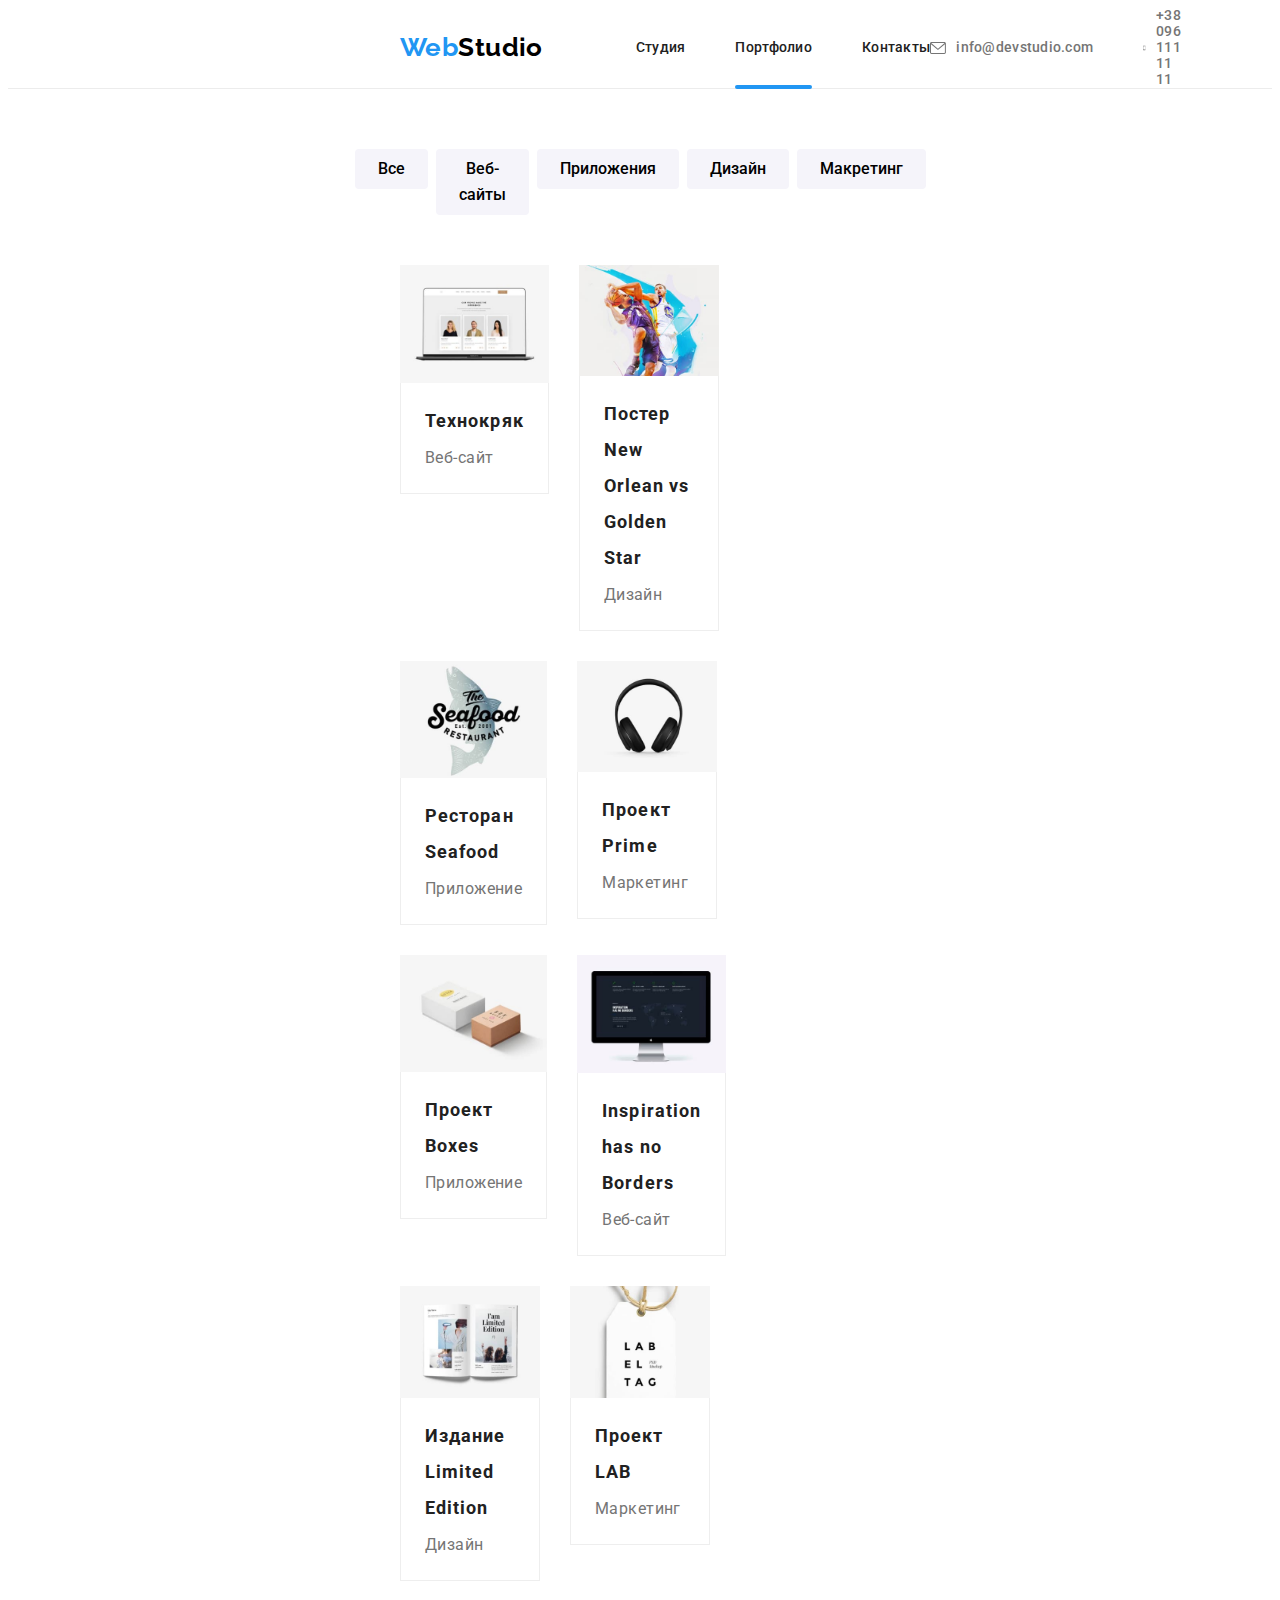
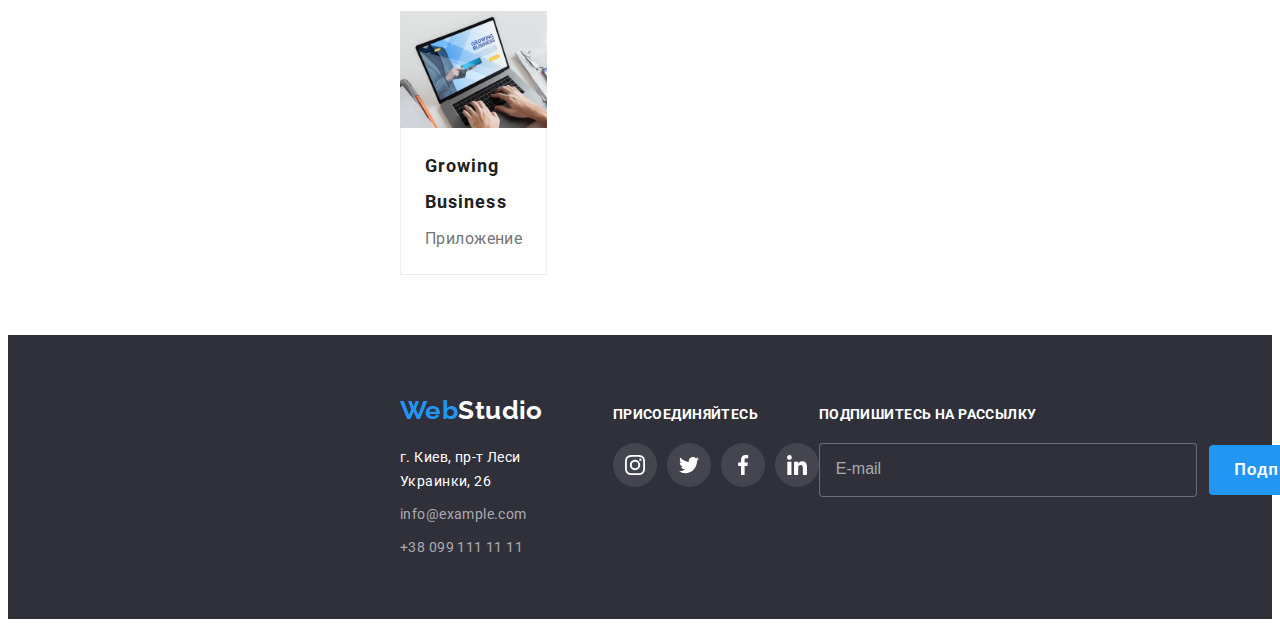
==== portfolio.html @ e6d3505c "homework" ====
<!DOCTYPE html>
<html lang="ru">
<head>
    <meta charset="UTF-8">
    <meta http-equiv="X-UA-Compatible" content="IE=edge">
    <meta name="viewport" content="width=device-width, initial-scale=1.0">
    <title>Portfolio</title>
    <link rel="preconnect" href="https://fonts.googleapis.com">
    <link rel="preconnect" href="https://fonts.gstatic.com" crossorigin>
    <link href="https://fonts.googleapis.com/css2?family=Raleway:wght@700&family=Roboto:wght@400;500;700;900&display=swap"
        rel="stylesheet">
    <link rel="stylesheet" href="https://cdnjs.cloudflare.com/ajax/libs/modern-normalize/1.1.0/modern-normalize.min.css"
        integrity="sha512-wpPYUAdjBVSE4KJnH1VR1HeZfpl1ub8YT/NKx4PuQ5NmX2tKuGu6U/JRp5y+Y8XG2tV+wKQpNHVUX03MfMFn9Q=="
        crossorigin="anonymous" referrerpolicy="no-referrer"
    />
    <link rel="stylesheet" href="./css/styles.css">
    <link rel="stylesheet" href="./css/main.min.css">

</head>
<body>
    <header class="header">
        <div class="container header__page">
            
                <a class="logo header__logo link" href=""><span class="logo__accent">Web</span>Studio</a>
                <nav class="nav">
                <ul class="nav__list list">
                    <li class="nav__item">
                        <a class="nav__link link" href="./index.html" >Студия</a>
                    </li>
                    <li class="nav__item">
                        <a class="nav__link link current" href="./portfolio.html" >Портфолио</a>
                    </li>
                    <li class="nav__item">
                        <a class="nav__link link" href="./index.html" >Контакты</a>
                    </li>
                </ul>
            </nav>
        
            <ul class="contacts list">
                <li class="contacts__item">
                    <a class="contacts__link link" href="mailto:info@devstudio.com">
                        <svg class="contacts__icon" width="16" height="12">
                            <use href="./images/symbol-defs.svg#icon-mail">
                            </use>
                        </svg>info@devstudio.com</a>
                </li>
                <li class="contacts__item">
                    <a class="contacts__link link" href="tel:+380961111111">
                        <svg class="contacts__icon" width="10" height="16">
                            <use href="./images/symbol-defs.svg#icon-smartphone">
                            </use>
                        </svg>+38 096 111 11 11</a>
                </li>
            </ul>
        </div>
    </header>

    <main>
        <section class="gallery section">
            <div class="container">
                <h1 class="gallery__title visually-hidden">Gallery</h1>
                <ul class="filter__list list">
                    <li class="filter__item">
                        <button class="filter__button" type="button">Все</button>
                    </li>
                    <li class="filter__item">
                        <button class="filter__button" type="button">Веб-сайты</button>
                    </li>
                    <li class="filter__item">
                        <button class="filter__button" type="button">Приложения</button>
                    </li>
                    <li class="filter__item">
                        <button class="filter__button" type="button">Дизайн</button>
                    </li>
                    <li class="filter__item">
                        <button class="filter__button" type="button">Макретинг</button>
                    </li>
                </ul>
            
                <ul class="examples__list list">
                    <li class="examples__item">
                        <a href="" class="examples__link link">
                            <div class="examples__thumb">
                            <img src="./images/laptop.jpg" alt="Ноутбук" width="370">
                            <p class="examples__thumb-text">Ресурс предлагает комплексные предложения с разным уровнем функционала и сервисов. Все это позволит посетителю получить исчерпывающие сведения о компании или частном лице.</p>
                            </div>
                            <div class="examples__content">
                                <h2 class="examples__title">Технокряк</h2>
                                <p class="examples__subtitle">Веб-сайт</p>
                            </div>
                        </a>
                    </li>
                    <li class="examples__item">
                        <a href="" class="examples__link link">
                            <div class="examples__thumb">
                            <img src="./images/basketball.jpg" alt="Игра в баскетбол" width="370">
                            <p class="examples__thumb-text">Ресурс предлагает комплексные предложения с разным уровнем функционала и сервисов. Все это позволит посетителю получить исчерпывающие сведения о компании или частном лице.</p>
                            </div>
                            <div class="examples__content">
                                <h2 class="examples__title">Постер New Orlean vs Golden Star</h2>
                                <p class="examples__subtitle">Дизайн</p>
                            </div>
                        </a>
                    </li>
                    <li class="examples__item">
                        <a href="" class="examples__link link">
                            <div class="examples__thumb">
                            <img src="./images/seafood.jpg" alt="Логотип ресторана" width="370">
                            <p class="examples__thumb-text">Ресурс предлагает комплексные предложения с разным уровнем функционала и сервисов. Все это позволит посетителю получить исчерпывающие сведения о компании или частном лице.</p>
                            </div>
                            <div class="examples__content">
                                <h2 class="examples__title">Ресторан Seafood</h2>
                                <p class="examples__subtitle">Приложение</p>
                            </div>
                        </a>
                    </li>
                    <li class="examples__item">
                        <a href="" class="examples__link link">
                            <div class="examples__thumb">        <img src="./images/headphone.jpg" alt="Наушники" width="370">
                            <p class="examples__thumb-text">Ресурс предлагает комплексные предложения с разным уровнем функционала и сервисов. Все это позволит посетителю получить исчерпывающие сведения о компании или частном лице.</p>
                            </div>
                            <div class="examples__content">
                                <h2 class="examples__title">Проект Prime</h2>
                                <p class="examples__subtitle">Маркетинг</p>
                            </div>
                        </a>
                    </li>
                    <li class="examples__item">
                        <a href="" class="examples__link link">
                            <div class="examples__thumb">
                            <img src="./images/box.jpg" alt="Коробки" width="370">
                            <p class="examples__thumb-text">Ресурс предлагает комплексные предложения с разным уровнем функционала и сервисов. Все это позволит посетителю получить исчерпывающие сведения о компании или частном лице.</p>
                            </div>
                            <div class="examples__content">
                                <h2 class="examples__title">Проект Boxes</h2>
                                <p class="examples__subtitle">Приложение</p>
                            </div>
                        </a>
                    </li>
                    <li class="examples__item">
                        <a href="" class="examples__link link">
                            <div class="examples__thumb">
                            <img src="./images/monitor.jpg" alt="Монитор" width="370">
                            <p class="examples__thumb-text">Ресурс предлагает комплексные предложения с разным уровнем функционала и сервисов. Все это позволит посетителю получить исчерпывающие сведения о компании или частном лице.</p>
                            </div>
                            <div class="examples__content">
                                <h2 class="examples__title">Inspiration has no Borders</h2>
                                <p class="examples__subtitle">Веб-сайт</p>
                            </div>
                        </a>
                    </li>
                    <li class="examples__item">
                        <a href="" class="examples__link link">
                            <div class="examples__thumb">
                            <img src="./images/book.jpg" alt="Книга" width="370">
                            <p class="examples__thumb-text">Ресурс предлагает комплексные предложения с разным уровнем функционала и сервисов. Все это позволит посетителю получить исчерпывающие сведения о компании или частном лице.</p>
                            </div>
                            <div class="examples__content">
                                <h2 class="examples__title">Издание Limited Edition</h2>
                                <p class="examples__subtitle">Дизайн</p>
                            </div>
                        </a>
                    </li>
                    <li class="examples__item">
                        <a href="" class="examples__link link">
                            <div class="examples__thumb">
                            <img src="./images/label.jpg" alt="Бирка" width="370">
                            <p class="examples__thumb-text">Ресурс предлагает комплексные предложения с разным уровнем функционала и сервисов. Все это позволит посетителю получить исчерпывающие сведения о компании или частном лице.</p>
                            </div>
                            <div class="examples__content">
                                <h2 class="examples__title">Проект LAB</h2>
                                <p class="examples__subtitle">Маркетинг</p>
                            </div>
                        </a>
                    </li>
                    <li class="examples__item">
                        <a href="" class="examples__link link">
                            <div class="examples__thumb">
                            <img src="./images/app.jpg" alt="Приложение" width="370">
                            <p class="examples__thumb-text">Ресурс предлагает комплексные предложения с разным уровнем функционала и сервисов. Все это позволит посетителю получить исчерпывающие сведения о компании или частном лице.</p>
                            </div>
                            <div class="examples__content">
                                <h2 class="examples__title">Growing Business</h2>
                                <p class="examples__subtitle">Приложение</p>
                            </div>
                        </a>
                    </li>
                </ul>
            </div>
        </section>

    </main>

    <footer class="footer">
        <div class="footer__section container">
            <div class="footer__container">
                <a class="logo footer__logo link" href=""><span class="logo__accent">Web</span>Studio</a>
                <address class="footer__adress">
                    <ul class="footer__list list">
                        <li class="footer__item">
                            <a class="footer__geo link" href="https://goo.gl/maps/PQfRKby8spTvdr187" target="_blank" 
                            rel="noopener nofolow noreferrer">г. Киев, пр-т Леси Украинки, 26</a>
                        </li>
                        <li class="footer__item">
                            <a class="footer__link link" href="mailto:info@example.com">info@example.com</a>
                        </li>
                        <li class="footer__item">
                            <a class="footer__link link" href="tel:+380991111111">+38 099 111 11 11</a>
                        </li>
                    </ul>
                </address>
            </div>

            <div class=" footer__soc">
                <p class="footer__soc-text">
                    присоединяйтесь</p>
                <ul class="footer__soc-list list">
                    <li class="footer__soc-item">
                        <a class="footer__soc-link" href="">
                            <svg class="footer__soc-icon" width="20" height="20">
                                <use href="./images/symbol-defs.svg#icon-instagram">
                                </use>
                            </svg>
                        </a>
                    </li>
                    <li class="footer__soc-item">
                        <a class="footer__soc-link" href="">
                            <svg class="footer__soc-icon" width="20" height="20">
                                <use href="./images/symbol-defs.svg#icon-twitter">
                                </use>
                            </svg>
                        </a>
                    </li>
                    <li class="footer__soc-item">
                        <a class="footer__soc-link" href="">
                            <svg class="footer__soc-icon" width="20" height="20">
                                <use href="./images/symbol-defs.svg#icon-facebook">
                                </use>
                            </svg>
                        </a>
                    </li>
                    <li class="footer__soc-item">
                        <a class="footer__soc-link" href="">
                            <svg class="footer__soc-icon" width="20" height="20">
                                <use href="./images/symbol-defs.svg#icon-linkedin">
                                </use>
                            </svg>
                        </a>
                    </li>
                </ul>
            </div>

            <form class="form__subscribe">
                <p class="form__subscribe-text">
                Подпишитесь на рассылку</p>
                <div class="form__subscribe-field">
                    <label class="form__subscribe-label">
                        <input 
                        type="email"
                        class="form__subscribe-input" 
                        name="email" 
                        placeholder="E-mail"/>
                    </label>
                    
                    <button type="submit" class="subscribe__button">
                        Подписаться
                        <svg class="subscribe__button-icon" width="24" height="24">
                            <use href="./images/symbol-defs.svg#icon-send"></use>
                        </svg>   
                    </button>
                </div>
            </form>
        </div>
    </footer>
    
</body>
</html>
---- css/main.min.css ----
:root{--main-text-color: #757575;--second-text-color: #212121;--accent-color: #2196F3;--white-text-color: #FFFFFF;--black-text-color: #000000;--main-background-color: #FFFFFF;--second-background-color: #2F303A;--third-background-color: #2196F3;--footer-color: rgba(255, 255, 255, 0.6);--typical-mrg: 30px;--main-cubic: cubic-bezier(0.4, 0, 0.2, 1);--main-duration: 250ms}p,h1,h2,h3,h4,h5,h6{margin:0}ul,ol{margin:0;padding-left:0}body{font-family:"Roboto","Raleway",sans-serif;font-size:14px;letter-spacing:.03em;color:var(--second-text-color)}.list{list-style:none}.link{text-decoration:none}img{display:block;max-width:100%;height:auto}.section{padding-top:94px;padding-bottom:94px}@media screen and (min-width: 480px){.section{padding-top:60px;padding-bottom:60px}}.current{color:var(--accent-color)}.current::after{content:"";position:absolute;width:100%;height:4px;background-color:var(--third-background-color);border-radius:2px;left:0;bottom:-1px}.container{width:100%;margin:0 auto;padding-left:15px;padding-right:15px}@media screen and (min-width: 480px){.container{width:480px}}button{cursor:pointer;display:block;margin:0 auto;border-radius:4px;text-align:center}.logo{font-family:"Raleway",sans-serif;font-style:normal;font-weight:700;font-size:26px;line-height:1.19}.visually-hidden{position:absolute;width:1px;height:1px;margin:-1px;border:0;padding:0;white-space:nowrap;clip-path:inset(100%);clip:rect(0 0 0 0);overflow:hidden}.is-hidden{visibility:hidden;opacity:0;pointer-events:none}.backdrop{position:fixed;top:0;width:100%;height:100%;background-color:rgba(0,0,0,.2);transition-property:opacity,visibility;transition-duration:var(--main-duration);transition-timing-function:var(--main-cubic)}.modal{position:absolute;top:50%;left:50%;padding:40px;transform:translate(-50%, -50%) scale(1);width:528px;min-height:581px;background-color:var(--main-background-color);border-radius:4px;box-shadow:0px 1px 3px rgba(0,0,0,.12),0px 1px 1px rgba(0,0,0,.14),0px 2px 1px rgba(0,0,0,.2);transition-property:transform;transition-duration:var(--main-duration);transition-timing-function:var(--main-cubic)}.backdrop.is-hidden .modal{transform:translate(-50%, -50%) scale(0)}.modal__button{position:absolute;top:8px;right:8px;width:30px;height:30px;display:flex;align-items:center;justify-content:center;background-color:var(--main-background-color);border:1px solid rgba(0,0,0,.1);border-radius:50%;box-shadow:0px 4px 4px rgba(0,0,0,.25);transition-property:transform;transition-duration:var(--main-duration);transition-timing-function:var(--main-cubic)}.modal__button:hover,.modal__button:focus{fill:var(--accent-color)}.modal__form-text{margin-bottom:12px;font-weight:700;font-size:20px;line-height:1.15;text-align:center;letter-spacing:.03em;color:var(--second-text-color)}.modal__field{margin-bottom:10px}.modal__label{font-size:12px;line-height:1.16;letter-spacing:.01em;color:var(--main-text-color)}.input__wrap{position:relative;margin-top:4px}.modal__input{width:100%;height:40px;padding-left:42px;border:1px solid rgba(33,33,33,.2);border-radius:4px;outline:rgba(0,0,0,0);transition-property:border-color;transition-duration:var(--main-duration);transition-timing-function:var(--main-cubic)}.modal__input:hover,.modal__input:focus{border-color:var(--third-background-color)}.icon__user{position:absolute;top:50%;left:12px;transform:translateY(-50%);color:var(--second-text-color)}.modal__input:hover+.icon__user,.modal__input:focus+.icon__user{fill:var(--accent-color)}.user__comment{width:100%;height:120px;margin-top:4px;padding-top:12px;padding-left:16px;resize:none;font-size:12px;line-height:1.16;letter-spacing:.01em;border:1px solid rgba(33,33,33,.2);border-radius:4px;outline:rgba(0,0,0,0);transition-property:border-color;transition-duration:var(--main-duration);transition-timing-function:var(--main-cubic)}.user__comment:hover,.user__comment:focus{border-color:var(--third-background-color)}.user__comment::placeholder{color:rgba(117,117,117,.5)}.form__check{position:relative;margin-bottom:var(--typical-mrg)}.checkbox__label{display:flex;justify-content:center;align-items:center;margin-left:8px;font-size:14px;line-height:1.71;color:var(--main-text-color)}.checkbox__input{transition-property:border-color;transition-duration:var(--main-duration);transition-timing-function:var(--main-cubic)}.checkbox__icon{position:absolute;top:4px;left:5px;width:16px;height:15px}.checkbox__input:checked+.checkbox__icon{fill:#fff;background-color:var(--third-background-color);border:none;border-radius:3px}.icon__check{position:absolute;width:16px;height:15px;border:2px solid var(--second-text-color);border-radius:3px;fill:rgba(0,0,0,0)}.checkbox__input:hover+.checkbox__icon .icon__check,.checkbox__input:focus+.checkbox__icon .icon__check{border-color:var(--third-background-color)}.checkbox__input:checked+.checkbox__icon .icon__check{border:none}.chekbox__link{margin-left:4px;color:var(--accent-color)}.form-modal__button{width:200px;height:50px;padding:10px 55px 10px 56px;font-weight:700;font-size:16px;line-height:1.88;letter-spacing:.06em;border-radius:4px;border:1px solid rgba(0,0,0,0);display:flex;align-items:center;text-align:center;color:var(--white-text-color);background-color:var(--third-background-color);transition-property:box-shadow;transition-duration:var(--main-duration);transition-timing-function:var(--main-cubic)}.form-modal__button:hover,.form-modal__button:focus{box-shadow:0px 4px 4px rgba(0,0,0,.15)}.header{border-bottom:1px solid #ececec}.header__page{display:flex;align-items:center}.header__logo{padding-top:24px;padding-bottom:25px;margin-right:93px;color:var(--black-text-color)}.logo__accent{color:var(--accent-color)}.nav__list{display:flex;align-items:center}.nav__item:not(:last-child){margin-right:50px}.nav__link{display:block;padding-top:32px;padding-bottom:32px;position:relative;font-weight:500;line-height:1.14;letter-spacing:.02em;color:var(--second-text-color);transition-property:background-color;transition-duration:var(--main-duration);transition-timing-function:var(--main-cubic)}.nav__link:hover,.nav__link:focus{color:var(--accent-color)}.contacts{display:flex;justify-content:center;align-items:center;margin-left:auto}.contacts__icon{margin-right:10px;fill:currentColor}.contacts__link{display:flex;align-items:center;font-weight:500;line-height:1.14;letter-spacing:.02em;color:var(--main-text-color);transition-property:background-color;transition-duration:var(--main-duration);transition-timing-function:var(--main-cubic)}.contacts__link:hover,.contacts__link:focus{color:var(--accent-color)}.contacts__item:not(:last-child){margin-right:50px}.hero{text-align:center;max-width:1600px;margin:0 auto;background-color:#c4c4c4;background-image:linear-gradient(rgba(47, 48, 58, 0.4), rgba(47, 48, 58, 0.4)),url(../images/hero-bg.jpg);background-repeat:no-repeat;background-position:center;background-size:cover}@media screen and (min-width: 480px){.hero{width:480px;height:400px;padding-top:118px;padding-bottom:118px}}@media screen and (min-width: 480px){.hero__title{width:360px;margin:0 auto;font-weight:900;font-size:26px;line-height:1.62;letter-spacing:.06em;text-transform:uppercase;color:var(--white-text-color);margin-bottom:var(--typical-mrg)}}.hero__button{display:inline-block;border:1px solid rgba(0,0,0,0);border-radius:4px;padding:10px 32px;min-width:136px;font-weight:700;font-size:16px;line-height:1.88;letter-spacing:.06em;text-align:center;color:var(--white-text-color);background-color:var(--third-background-color)}@media screen and (min-width: 480px){.benefits__list{display:flex;flex-wrap:wrap;margin-right:-30px;margin-bottom:-30px}}.benefits__item{margin-right:30px}.benefits__icon{display:flex;justify-content:center;align-items:center;width:270px;height:120px;margin-bottom:var(--typical-mrg);border-radius:4px;background-color:#f5f4fa}@media screen and (min-width: 480px){.benefits__icon{width:450px}}.benefits__top-text{font-weight:700;font-size:13px;line-height:1.14;text-transform:uppercase;margin-bottom:10px}@media screen and (min-width: 480px){.benefits__top-text{text-align:center;font-size:14px}}.benefits__text{max-width:270px;line-height:1.71;color:var(--main-text-color)}@media screen and (min-width: 480px){.benefits__text{max-width:450px;margin-bottom:30px}}.about{display:none;padding-top:0}.about__title{font-weight:700;font-size:36px;line-height:1.17;text-align:center;margin-bottom:50px}.about__list{display:flex}.about__item{position:relative}.about__item:not(:last-child){margin-right:var(--typical-mrg)}.about__text{position:absolute;bottom:0;display:flex;justify-content:center;align-items:center;color:var(--white-text-color);background:rgba(47,48,58,.8);box-shadow:0px 4px 4px rgba(0,0,0,.25);width:100%;height:70px;font-weight:700;font-size:14px;line-height:1.14;text-transform:uppercase}.team{background-color:#f5f4fa}.team__title{font-weight:700;font-size:36px;line-height:1.17;text-align:center;margin-bottom:50px}@media screen and (min-width: 480px){.team__title{font-size:28px}}.team__list{display:flex;justify-content:space-between}.team__item{background-color:var(--main-background-color);box-shadow:0px 1px 3px rgba(0,0,0,.12),0px 1px 1px rgba(0,0,0,.14),0px 2px 1px rgba(0,0,0,.2);border-radius:0px 0px 4px 4px}.team__item:not(:last-child){margin-right:var(--typical-mrg)}.team__employee{padding-top:30px;padding-bottom:30px}.employee__top-text{font-weight:500;font-size:16px;line-height:1.19;text-align:center;margin-bottom:10px}.employee__text{margin-bottom:var(--typical-mrg);font-size:16px;line-height:1.19;text-align:center;color:var(--main-text-color);margin-bottom:16px}.employee__soc-list{display:flex;justify-content:center}.employee__soc-item{width:44px;height:44px;margin-right:10px;background-color:var(--main-background-color);border-radius:50%;display:flex;justify-content:center;align-items:center;transition-property:background-color;transition-duration:var(--main-duration);transition-timing-function:var(--main-cubic)}.employee__soc-link{width:100%;height:100%;border-radius:50%;color:#afb1b8;display:flex;justify-content:center;align-items:center}.employee__soc-link:hover,.employee__soc-link:focus{background-color:var(--third-background-color);color:#fff}.employee__soc-icon{fill:currentColor}.clients__title{font-weight:700;font-size:36px;line-height:1.17;text-align:center;letter-spacing:.03em;color:var(--second-text-color);margin-bottom:50px}.clients__list{display:flex;justify-content:center}.clients__item{width:170px;height:92px}.clients__item:not(:last-child){margin-right:var(--typical-mrg)}.clients__link{display:flex;justify-content:center;align-items:center;border:1px solid #afb1b8;border-radius:4px;width:100%;height:100%;color:#afb1b8;transition-property:border-color,color;transition-duration:var(--main-duration);transition-timing-function:var(--main-cubic)}.clients__link:hover,.clients__link:focus{color:var(--accent-color);border-color:var(--accent-color)}.clients__icon{fill:currentColor}.footer{background-color:var(--second-background-color);padding-top:60px;padding-bottom:60px;display:flex;align-items:baseline}.footer__section{display:flex;align-items:baseline}.footer__container{margin-right:70px}.footer__logo{display:block;margin-bottom:20px;color:var(--white-text-color)}.footer__item:not(:last-child){margin-bottom:9px}.footer__geo{line-height:1.71;font-style:normal;color:var(--white-text-color);transition-property:background-color;transition-duration:var(--main-duration);transition-timing-function:var(--main-cubic)}.footer__geo:hover,.footer__geo:focus{color:var(--accent-color)}.footer__link{line-height:1.71;font-style:normal;color:var(--footer-color);transition-property:background-color;transition-duration:var(--main-duration);transition-timing-function:var(--main-cubic)}.footer__link:hover,.footer__link:focus{color:var(--accent-color)}.footer__soc{margin-right:auto}.footer__soc-text{font-family:"Roboto",sans-serif;font-weight:700;font-size:14px;line-height:1.14;letter-spacing:.03em;text-transform:uppercase;color:var(--white-text-color);margin-bottom:20px}.footer__soc-list{display:flex}.footer__soc-item{width:44px;height:44px;background-color:rgba(255,255,255,.1);border-radius:50%;display:flex;justify-content:center;align-items:center;transition-property:background-color;transition-duration:var(--main-duration);transition-timing-function:var(--main-cubic)}.footer__soc-item:not(:last-child){margin-right:10px}.footer__soc-item:hover,.footer__soc-item:focus{background-color:var(--third-background-color)}.footer__soc-link{display:flex;justify-content:center;align-items:center}.footer__soc-icon{fill:#fff}.form__subscribe-text{margin-bottom:20px;font-weight:700;font-size:14px;line-height:1.14;letter-spacing:.03em;text-transform:uppercase;color:var(--white-text-color)}.form__subscribe-field{display:flex;justify-content:center;align-items:center}.form__subscribe-input{width:358px;height:50px;padding-left:16px;margin-right:12px;color:var(--white-text-color);background-color:var(--second-background-color);border:1px solid rgba(255,255,255,.3);border-radius:4px;outline:none}.form__subscribe-input::placeholder{font-size:16px;color:rgba(255,255,255,.6)}.subscribe__button{display:flex;justify-content:center;align-items:center;width:200px;height:50px;font-weight:700;font-size:16px;line-height:1.88;letter-spacing:.06em;color:var(--white-text-color);background-color:var(--third-background-color);border-radius:4px;border:none;transition-property:box-shadow;transition-duration:var(--main-duration);transition-timing-function:var(--main-cubic)}.subscribe__button:hover,.subscribe__button:focus{box-shadow:0px 4px 4px rgba(0,0,0,.15)}.subscribe__button-icon{margin-left:10px}.filter__list{display:flex;justify-content:center;margin-bottom:50px}.filter__item:not(:last-child){margin-right:8px}.filter__button{padding:6px 22px;font-family:"Roboto",sans-serif;font-style:normal;font-weight:500;font-size:16px;line-height:1.62;text-align:center;background-color:#f5f4fa;border:1px solid rgba(0,0,0,0);transition-property:background-color;transition-duration:var(--main-duration);transition-timing-function:var(--main-cubic)}.filter__button:hover,.filter__button:focus{color:var(--white-text-color);background-color:var(--accent-color);box-shadow:0px 3px 1px rgba(0,0,0,.1),0px 1px 2px rgba(0,0,0,.08),0px 2px 2px rgba(0,0,0,.12);border-radius:4px}.examples__list{display:flex;flex-wrap:wrap;margin-right:calc(-1*var(--typical-mrg));margin-bottom:calc(-1*var(--typical-mrg))}.examples__item{flex-basis:calc(33.3333333333% - var(--typical-mrg));margin-right:var(--typical-mrg);margin-bottom:var(--typical-mrg)}.examples__link{display:block;transition-property:background-color;transition-duration:var(--main-duration);transition-timing-function:var(--main-cubic)}.examples__link:hover,.examples__link:focus{box-shadow:0px 1px 1px rgba(0,0,0,.12),0px 4px 4px rgba(0,0,0,.06),1px 4px 6px rgba(0,0,0,.16)}.examples__thumb{position:relative;overflow:hidden}.examples__thumb-text{position:absolute;top:0;left:0;width:100%;height:100%;padding:63px 24px;transform:translateY(100%);font-family:"Roboto",sans-serif;font-style:normal;font-weight:400;font-size:18px;line-height:1.56;letter-spacing:.03em;color:var(--white-text-color);background:rgba(33,150,243,.9);transition-property:transform;transition-duration:var(--main-duration);transition-timing-function:var(--main-cubic)}.examples__link:hover .examples__thumb-text,.examples__link:focus .examples__thumb-text{transform:translateY(0);box-shadow:0px 1px 1px rgba(0,0,0,.12),0px 4px 4px rgba(0,0,0,.06),1px 4px 6px rgba(0,0,0,.16)}.examples__content{padding:20px 24px;border-left:1px solid #eee;border-right:1px solid #eee;border-bottom:1px solid #eee}.examples__title{font-size:18px;line-height:2;letter-spacing:.06em;margin-bottom:4px;color:var(--second-text-color)}.examples__subtitle{font-size:16px;line-height:1.88;color:var(--main-text-color)}/*# sourceMappingURL=main.min.css.map */
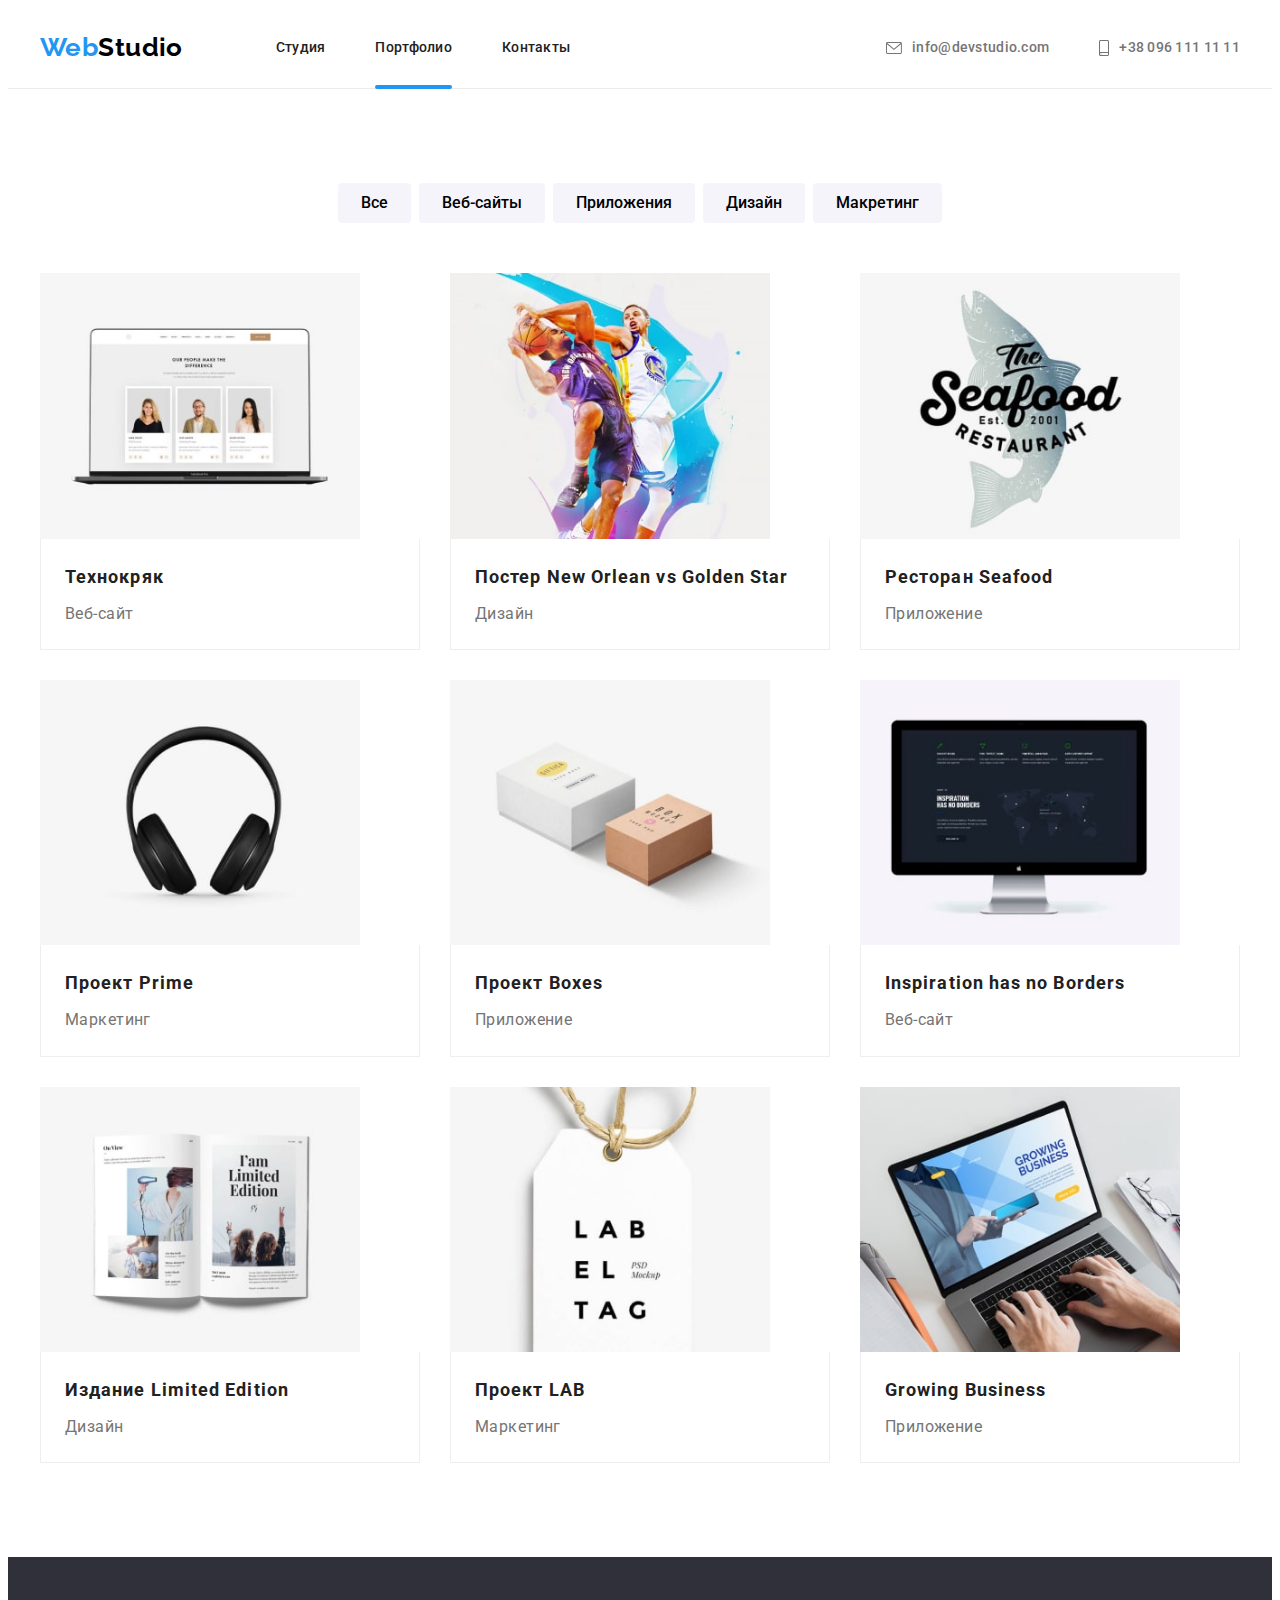
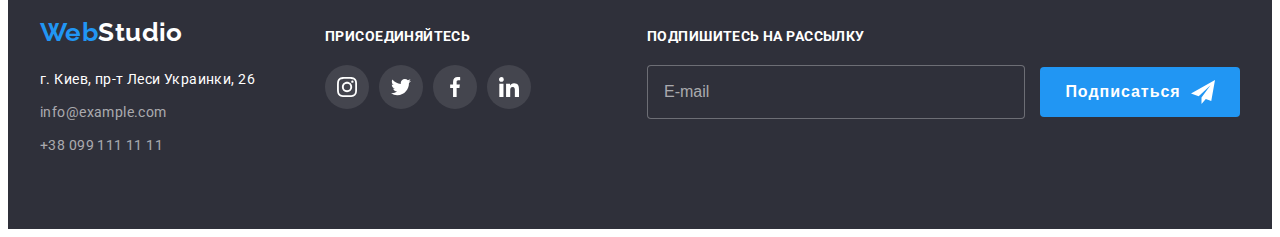
==== commit c0eac1ea: "change img in portfolio" ====
--- a/portfolio.html
+++ b/portfolio.html
@@ -81,7 +81,17 @@
                     <li class="examples__item">
                         <a href="" class="examples__link link">
                             <div class="examples__thumb">
-                            <img src="./images/laptop.jpg" alt="Ноутбук" width="370">
+                                <picture>
+                                    <source srcset="./images/laptop-desktop.jpg 370w, 
+                                    ./images/laptop-tablet.jpg 354w, 
+                                    ./images/laptop-mobile.jpg 450w, 
+                                    ./images/laptop-desktop@2x.jpg 740w, 
+                                    ./images/laptop-tablet@2x.jpg 708w,
+                                    ./images/laptop-mobile@2x.jpg 900w"
+                                    sizes="(min-width: 1200px) 25vw, (min-width: 768px) 50vw, 100vw">
+                                    <img src="./images/laptop-desktop.jpg" alt="Ноутбук">
+                                </picture>
+
                             <p class="examples__thumb-text">Ресурс предлагает комплексные предложения с разным уровнем функционала и сервисов. Все это позволит посетителю получить исчерпывающие сведения о компании или частном лице.</p>
                             </div>
                             <div class="examples__content">
@@ -93,7 +103,17 @@
                     <li class="examples__item">
                         <a href="" class="examples__link link">
                             <div class="examples__thumb">
-                            <img src="./images/basketball.jpg" alt="Игра в баскетбол" width="370">
+                                <picture>
+                                    <source srcset="./images/basketball-desktop.jpg 370w, 
+                                    ./images/basketball-tablet.jpg 354w, 
+                                    ./images/basketball-mobile.jpg 450w, 
+                                    ./images/basketball-desktop@2x.jpg 740w, 
+                                    ./images/basketball-tablet@2x.jpg 708w,
+                                    ./images/basketball-mobile@2x.jpg 900w"
+                                    sizes="(min-width: 1200px) 25vw, (min-width: 768px) 50vw, 100vw">
+                                    <img src="./images/basketball-desktop.jpg" alt="Игра в баскетбол">
+                                </picture>
+                        
                             <p class="examples__thumb-text">Ресурс предлагает комплексные предложения с разным уровнем функционала и сервисов. Все это позволит посетителю получить исчерпывающие сведения о компании или частном лице.</p>
                             </div>
                             <div class="examples__content">
@@ -105,7 +125,17 @@
                     <li class="examples__item">
                         <a href="" class="examples__link link">
                             <div class="examples__thumb">
-                            <img src="./images/seafood.jpg" alt="Логотип ресторана" width="370">
+                                <picture>
+                                    <source srcset="./images/seafood-desktop.jpg 370w, 
+                                    ./images/seafood-tablet.jpg 354w, 
+                                    ./images/seafood-mobile.jpg 450w, 
+                                    ./images/seafood-desktop@2x.jpg 740w, 
+                                    ./images/seafood-tablet@2x.jpg 708w,
+                                    ./images/seafood-mobile@2x.jpg 900w"
+                                    sizes="(min-width: 1200px) 25vw, (min-width: 768px) 50vw, 100vw">
+                                    <img src="./images/seafood-desktop.jpg" alt="Логотип ресторана">
+                                </picture>
+                            
                             <p class="examples__thumb-text">Ресурс предлагает комплексные предложения с разным уровнем функционала и сервисов. Все это позволит посетителю получить исчерпывающие сведения о компании или частном лице.</p>
                             </div>
                             <div class="examples__content">
@@ -116,7 +146,18 @@
                     </li>
                     <li class="examples__item">
                         <a href="" class="examples__link link">
-                            <div class="examples__thumb">        <img src="./images/headphone.jpg" alt="Наушники" width="370">
+                            <div class="examples__thumb">
+                                <picture>
+                                    <source srcset="./images/headphone-desktop.jpg 370w, 
+                                    ./images/headphone-tablet.jpg 354w, 
+                                    ./images/headphone-mobile.jpg 450w, 
+                                    ./images/headphone-desktop@2x.jpg 740w, 
+                                    ./images/headphone-tablet@2x.jpg 708w,
+                                    ./images/headphone-mobile@2x.jpg 900w"
+                                    sizes="(min-width: 1200px) 25vw, (min-width: 768px) 50vw, 100vw">
+                                    <img src="./images/headphone-desktop.jpg" alt="Наушники">
+                                </picture>
+                                
                             <p class="examples__thumb-text">Ресурс предлагает комплексные предложения с разным уровнем функционала и сервисов. Все это позволит посетителю получить исчерпывающие сведения о компании или частном лице.</p>
                             </div>
                             <div class="examples__content">
@@ -128,7 +169,17 @@
                     <li class="examples__item">
                         <a href="" class="examples__link link">
                             <div class="examples__thumb">
-                            <img src="./images/box.jpg" alt="Коробки" width="370">
+                                <picture>
+                                    <source srcset="./images/box-desktop.jpg 370w, 
+                                    ./images/box-tablet.jpg 354w, 
+                                    ./images/box-mobile.jpg 450w, 
+                                    ./images/box-desktop@2x.jpg 740w, 
+                                    ./images/box-tablet@2x.jpg 708w,
+                                    ./images/box-mobile@2x.jpg 900w"
+                                    sizes="(min-width: 1200px) 25vw, (min-width: 768px) 50vw, 100vw">
+                                    <img src="./images/box-desktop.jpg" alt="Коробки">
+                                </picture>
+                            
                             <p class="examples__thumb-text">Ресурс предлагает комплексные предложения с разным уровнем функционала и сервисов. Все это позволит посетителю получить исчерпывающие сведения о компании или частном лице.</p>
                             </div>
                             <div class="examples__content">
@@ -140,7 +191,17 @@
                     <li class="examples__item">
                         <a href="" class="examples__link link">
                             <div class="examples__thumb">
-                            <img src="./images/monitor.jpg" alt="Монитор" width="370">
+                                <picture>
+                                    <source srcset="./images/monitor-desktop.jpg 370w, 
+                                    ./images/monitor-tablet.jpg 354w, 
+                                    ./images/monitor-mobile.jpg 450w, 
+                                    ./images/monitor-desktop@2x.jpg 740w, 
+                                    ./images/monitor-tablet@2x.jpg 708w,
+                                    ./images/monitor-mobile@2x.jpg 900w"
+                                    sizes="(min-width: 1200px) 25vw, (min-width: 768px) 50vw, 100vw">
+                                    <img src="./images/monitor-desktop.jpg" alt="Монитор">
+                                </picture>
+                            
                             <p class="examples__thumb-text">Ресурс предлагает комплексные предложения с разным уровнем функционала и сервисов. Все это позволит посетителю получить исчерпывающие сведения о компании или частном лице.</p>
                             </div>
                             <div class="examples__content">
@@ -152,7 +213,17 @@
                     <li class="examples__item">
                         <a href="" class="examples__link link">
                             <div class="examples__thumb">
-                            <img src="./images/book.jpg" alt="Книга" width="370">
+                                <picture>
+                                    <source srcset="./images/book-desktop.jpg 370w, 
+                                    ./images/book-tablet.jpg 354w, 
+                                    ./images/book-mobile.jpg 450w, 
+                                    ./images/book-desktop@2x.jpg 740w, 
+                                    ./images/book-tablet@2x.jpg 708w,
+                                    ./images/book-mobile@2x.jpg 900w"
+                                    sizes="(min-width: 1200px) 25vw, (min-width: 768px) 50vw, 100vw">
+                                    <img src="./images/book-desktop.jpg" alt="Книга">
+                                </picture>
+                            
                             <p class="examples__thumb-text">Ресурс предлагает комплексные предложения с разным уровнем функционала и сервисов. Все это позволит посетителю получить исчерпывающие сведения о компании или частном лице.</p>
                             </div>
                             <div class="examples__content">
@@ -164,7 +235,17 @@
                     <li class="examples__item">
                         <a href="" class="examples__link link">
                             <div class="examples__thumb">
-                            <img src="./images/label.jpg" alt="Бирка" width="370">
+                                <picture>
+                                    <source srcset="./images/label-desktop.jpg 370w, 
+                                    ./images/label-tablet.jpg 354w, 
+                                    ./images/label-mobile.jpg 450w, 
+                                    ./images/label-desktop@2x.jpg 740w, 
+                                    ./images/label-tablet@2x.jpg 708w,
+                                    ./images/label-mobile@2x.jpg 900w"
+                                    sizes="(min-width: 1200px) 25vw, (min-width: 768px) 50vw, 100vw">
+                                    <img src="./images/label-desktop.jpg" alt="Бирка">
+                                </picture>
+                            
                             <p class="examples__thumb-text">Ресурс предлагает комплексные предложения с разным уровнем функционала и сервисов. Все это позволит посетителю получить исчерпывающие сведения о компании или частном лице.</p>
                             </div>
                             <div class="examples__content">
@@ -176,7 +257,17 @@
                     <li class="examples__item">
                         <a href="" class="examples__link link">
                             <div class="examples__thumb">
-                            <img src="./images/app.jpg" alt="Приложение" width="370">
+                                <picture>
+                                    <source srcset="./images/app-desktop.jpg 370w, 
+                                    ./images/app-tablet.jpg 354w, 
+                                    ./images/app-mobile.jpg 450w, 
+                                    ./images/app-desktop@2x.jpg 740w, 
+                                    ./images/app-tablet@2x.jpg 708w,
+                                    ./images/app-mobile@2x.jpg 900w"
+                                    sizes="(min-width: 1200px) 25vw, (min-width: 768px) 50vw, 100vw">
+                                    <img src="./images/app-desktop.jpg" alt="Приложение">
+                                </picture>
+                            
                             <p class="examples__thumb-text">Ресурс предлагает комплексные предложения с разным уровнем функционала и сервисов. Все это позволит посетителю получить исчерпывающие сведения о компании или частном лице.</p>
                             </div>
                             <div class="examples__content">
--- a/css/main.min.css
+++ b/css/main.min.css
@@ -1 +1 @@
-:root{--main-text-color: #757575;--second-text-color: #212121;--accent-color: #2196F3;--white-text-color: #FFFFFF;--black-text-color: #000000;--main-background-color: #FFFFFF;--second-background-color: #2F303A;--third-background-color: #2196F3;--footer-color: rgba(255, 255, 255, 0.6);--typical-mrg: 30px;--main-cubic: cubic-bezier(0.4, 0, 0.2, 1);--main-duration: 250ms}p,h1,h2,h3,h4,h5,h6{margin:0}ul,ol{margin:0;padding-left:0}body{font-family:"Roboto","Raleway",sans-serif;font-size:14px;letter-spacing:.03em;color:var(--second-text-color)}.list{list-style:none}.link{text-decoration:none}img{display:block;max-width:100%;height:auto}.section{padding-top:94px;padding-bottom:94px}@media screen and (min-width: 480px){.section{padding-top:60px;padding-bottom:60px}}.current{color:var(--accent-color)}.current::after{content:"";position:absolute;width:100%;height:4px;background-color:var(--third-background-color);border-radius:2px;left:0;bottom:-1px}.container{width:100%;margin:0 auto;padding-left:15px;padding-right:15px}@media screen and (min-width: 480px){.container{width:480px}}button{cursor:pointer;display:block;margin:0 auto;border-radius:4px;text-align:center}.logo{font-family:"Raleway",sans-serif;font-style:normal;font-weight:700;font-size:26px;line-height:1.19}.visually-hidden{position:absolute;width:1px;height:1px;margin:-1px;border:0;padding:0;white-space:nowrap;clip-path:inset(100%);clip:rect(0 0 0 0);overflow:hidden}.is-hidden{visibility:hidden;opacity:0;pointer-events:none}.backdrop{position:fixed;top:0;width:100%;height:100%;background-color:rgba(0,0,0,.2);transition-property:opacity,visibility;transition-duration:var(--main-duration);transition-timing-function:var(--main-cubic)}.modal{position:absolute;top:50%;left:50%;padding:40px;transform:translate(-50%, -50%) scale(1);width:528px;min-height:581px;background-color:var(--main-background-color);border-radius:4px;box-shadow:0px 1px 3px rgba(0,0,0,.12),0px 1px 1px rgba(0,0,0,.14),0px 2px 1px rgba(0,0,0,.2);transition-property:transform;transition-duration:var(--main-duration);transition-timing-function:var(--main-cubic)}.backdrop.is-hidden .modal{transform:translate(-50%, -50%) scale(0)}.modal__button{position:absolute;top:8px;right:8px;width:30px;height:30px;display:flex;align-items:center;justify-content:center;background-color:var(--main-background-color);border:1px solid rgba(0,0,0,.1);border-radius:50%;box-shadow:0px 4px 4px rgba(0,0,0,.25);transition-property:transform;transition-duration:var(--main-duration);transition-timing-function:var(--main-cubic)}.modal__button:hover,.modal__button:focus{fill:var(--accent-color)}.modal__form-text{margin-bottom:12px;font-weight:700;font-size:20px;line-height:1.15;text-align:center;letter-spacing:.03em;color:var(--second-text-color)}.modal__field{margin-bottom:10px}.modal__label{font-size:12px;line-height:1.16;letter-spacing:.01em;color:var(--main-text-color)}.input__wrap{position:relative;margin-top:4px}.modal__input{width:100%;height:40px;padding-left:42px;border:1px solid rgba(33,33,33,.2);border-radius:4px;outline:rgba(0,0,0,0);transition-property:border-color;transition-duration:var(--main-duration);transition-timing-function:var(--main-cubic)}.modal__input:hover,.modal__input:focus{border-color:var(--third-background-color)}.icon__user{position:absolute;top:50%;left:12px;transform:translateY(-50%);color:var(--second-text-color)}.modal__input:hover+.icon__user,.modal__input:focus+.icon__user{fill:var(--accent-color)}.user__comment{width:100%;height:120px;margin-top:4px;padding-top:12px;padding-left:16px;resize:none;font-size:12px;line-height:1.16;letter-spacing:.01em;border:1px solid rgba(33,33,33,.2);border-radius:4px;outline:rgba(0,0,0,0);transition-property:border-color;transition-duration:var(--main-duration);transition-timing-function:var(--main-cubic)}.user__comment:hover,.user__comment:focus{border-color:var(--third-background-color)}.user__comment::placeholder{color:rgba(117,117,117,.5)}.form__check{position:relative;margin-bottom:var(--typical-mrg)}.checkbox__label{display:flex;justify-content:center;align-items:center;margin-left:8px;font-size:14px;line-height:1.71;color:var(--main-text-color)}.checkbox__input{transition-property:border-color;transition-duration:var(--main-duration);transition-timing-function:var(--main-cubic)}.checkbox__icon{position:absolute;top:4px;left:5px;width:16px;height:15px}.checkbox__input:checked+.checkbox__icon{fill:#fff;background-color:var(--third-background-color);border:none;border-radius:3px}.icon__check{position:absolute;width:16px;height:15px;border:2px solid var(--second-text-color);border-radius:3px;fill:rgba(0,0,0,0)}.checkbox__input:hover+.checkbox__icon .icon__check,.checkbox__input:focus+.checkbox__icon .icon__check{border-color:var(--third-background-color)}.checkbox__input:checked+.checkbox__icon .icon__check{border:none}.chekbox__link{margin-left:4px;color:var(--accent-color)}.form-modal__button{width:200px;height:50px;padding:10px 55px 10px 56px;font-weight:700;font-size:16px;line-height:1.88;letter-spacing:.06em;border-radius:4px;border:1px solid rgba(0,0,0,0);display:flex;align-items:center;text-align:center;color:var(--white-text-color);background-color:var(--third-background-color);transition-property:box-shadow;transition-duration:var(--main-duration);transition-timing-function:var(--main-cubic)}.form-modal__button:hover,.form-modal__button:focus{box-shadow:0px 4px 4px rgba(0,0,0,.15)}.header{border-bottom:1px solid #ececec}.header__page{display:flex;align-items:center}.header__logo{padding-top:24px;padding-bottom:25px;margin-right:93px;color:var(--black-text-color)}.logo__accent{color:var(--accent-color)}.nav__list{display:flex;align-items:center}.nav__item:not(:last-child){margin-right:50px}.nav__link{display:block;padding-top:32px;padding-bottom:32px;position:relative;font-weight:500;line-height:1.14;letter-spacing:.02em;color:var(--second-text-color);transition-property:background-color;transition-duration:var(--main-duration);transition-timing-function:var(--main-cubic)}.nav__link:hover,.nav__link:focus{color:var(--accent-color)}.contacts{display:flex;justify-content:center;align-items:center;margin-left:auto}.contacts__icon{margin-right:10px;fill:currentColor}.contacts__link{display:flex;align-items:center;font-weight:500;line-height:1.14;letter-spacing:.02em;color:var(--main-text-color);transition-property:background-color;transition-duration:var(--main-duration);transition-timing-function:var(--main-cubic)}.contacts__link:hover,.contacts__link:focus{color:var(--accent-color)}.contacts__item:not(:last-child){margin-right:50px}.hero{text-align:center;max-width:1600px;margin:0 auto;background-color:#c4c4c4;background-image:linear-gradient(rgba(47, 48, 58, 0.4), rgba(47, 48, 58, 0.4)),url(../images/hero-bg.jpg);background-repeat:no-repeat;background-position:center;background-size:cover}@media screen and (min-width: 480px){.hero{width:480px;height:400px;padding-top:118px;padding-bottom:118px}}@media screen and (min-width: 480px){.hero__title{width:360px;margin:0 auto;font-weight:900;font-size:26px;line-height:1.62;letter-spacing:.06em;text-transform:uppercase;color:var(--white-text-color);margin-bottom:var(--typical-mrg)}}.hero__button{display:inline-block;border:1px solid rgba(0,0,0,0);border-radius:4px;padding:10px 32px;min-width:136px;font-weight:700;font-size:16px;line-height:1.88;letter-spacing:.06em;text-align:center;color:var(--white-text-color);background-color:var(--third-background-color)}@media screen and (min-width: 480px){.benefits__list{display:flex;flex-wrap:wrap;margin-right:-30px;margin-bottom:-30px}}.benefits__item{margin-right:30px}.benefits__icon{display:flex;justify-content:center;align-items:center;width:270px;height:120px;margin-bottom:var(--typical-mrg);border-radius:4px;background-color:#f5f4fa}@media screen and (min-width: 480px){.benefits__icon{width:450px}}.benefits__top-text{font-weight:700;font-size:13px;line-height:1.14;text-transform:uppercase;margin-bottom:10px}@media screen and (min-width: 480px){.benefits__top-text{text-align:center;font-size:14px}}.benefits__text{max-width:270px;line-height:1.71;color:var(--main-text-color)}@media screen and (min-width: 480px){.benefits__text{max-width:450px;margin-bottom:30px}}.about{display:none;padding-top:0}.about__title{font-weight:700;font-size:36px;line-height:1.17;text-align:center;margin-bottom:50px}.about__list{display:flex}.about__item{position:relative}.about__item:not(:last-child){margin-right:var(--typical-mrg)}.about__text{position:absolute;bottom:0;display:flex;justify-content:center;align-items:center;color:var(--white-text-color);background:rgba(47,48,58,.8);box-shadow:0px 4px 4px rgba(0,0,0,.25);width:100%;height:70px;font-weight:700;font-size:14px;line-height:1.14;text-transform:uppercase}.team{background-color:#f5f4fa}.team__title{font-weight:700;font-size:36px;line-height:1.17;text-align:center;margin-bottom:50px}@media screen and (min-width: 480px){.team__title{font-size:28px}}.team__list{display:flex;justify-content:space-between}.team__item{background-color:var(--main-background-color);box-shadow:0px 1px 3px rgba(0,0,0,.12),0px 1px 1px rgba(0,0,0,.14),0px 2px 1px rgba(0,0,0,.2);border-radius:0px 0px 4px 4px}.team__item:not(:last-child){margin-right:var(--typical-mrg)}.team__employee{padding-top:30px;padding-bottom:30px}.employee__top-text{font-weight:500;font-size:16px;line-height:1.19;text-align:center;margin-bottom:10px}.employee__text{margin-bottom:var(--typical-mrg);font-size:16px;line-height:1.19;text-align:center;color:var(--main-text-color);margin-bottom:16px}.employee__soc-list{display:flex;justify-content:center}.employee__soc-item{width:44px;height:44px;margin-right:10px;background-color:var(--main-background-color);border-radius:50%;display:flex;justify-content:center;align-items:center;transition-property:background-color;transition-duration:var(--main-duration);transition-timing-function:var(--main-cubic)}.employee__soc-link{width:100%;height:100%;border-radius:50%;color:#afb1b8;display:flex;justify-content:center;align-items:center}.employee__soc-link:hover,.employee__soc-link:focus{background-color:var(--third-background-color);color:#fff}.employee__soc-icon{fill:currentColor}.clients__title{font-weight:700;font-size:36px;line-height:1.17;text-align:center;letter-spacing:.03em;color:var(--second-text-color);margin-bottom:50px}.clients__list{display:flex;justify-content:center}.clients__item{width:170px;height:92px}.clients__item:not(:last-child){margin-right:var(--typical-mrg)}.clients__link{display:flex;justify-content:center;align-items:center;border:1px solid #afb1b8;border-radius:4px;width:100%;height:100%;color:#afb1b8;transition-property:border-color,color;transition-duration:var(--main-duration);transition-timing-function:var(--main-cubic)}.clients__link:hover,.clients__link:focus{color:var(--accent-color);border-color:var(--accent-color)}.clients__icon{fill:currentColor}.footer{background-color:var(--second-background-color);padding-top:60px;padding-bottom:60px;display:flex;align-items:baseline}.footer__section{display:flex;align-items:baseline}.footer__container{margin-right:70px}.footer__logo{display:block;margin-bottom:20px;color:var(--white-text-color)}.footer__item:not(:last-child){margin-bottom:9px}.footer__geo{line-height:1.71;font-style:normal;color:var(--white-text-color);transition-property:background-color;transition-duration:var(--main-duration);transition-timing-function:var(--main-cubic)}.footer__geo:hover,.footer__geo:focus{color:var(--accent-color)}.footer__link{line-height:1.71;font-style:normal;color:var(--footer-color);transition-property:background-color;transition-duration:var(--main-duration);transition-timing-function:var(--main-cubic)}.footer__link:hover,.footer__link:focus{color:var(--accent-color)}.footer__soc{margin-right:auto}.footer__soc-text{font-family:"Roboto",sans-serif;font-weight:700;font-size:14px;line-height:1.14;letter-spacing:.03em;text-transform:uppercase;color:var(--white-text-color);margin-bottom:20px}.footer__soc-list{display:flex}.footer__soc-item{width:44px;height:44px;background-color:rgba(255,255,255,.1);border-radius:50%;display:flex;justify-content:center;align-items:center;transition-property:background-color;transition-duration:var(--main-duration);transition-timing-function:var(--main-cubic)}.footer__soc-item:not(:last-child){margin-right:10px}.footer__soc-item:hover,.footer__soc-item:focus{background-color:var(--third-background-color)}.footer__soc-link{display:flex;justify-content:center;align-items:center}.footer__soc-icon{fill:#fff}.form__subscribe-text{margin-bottom:20px;font-weight:700;font-size:14px;line-height:1.14;letter-spacing:.03em;text-transform:uppercase;color:var(--white-text-color)}.form__subscribe-field{display:flex;justify-content:center;align-items:center}.form__subscribe-input{width:358px;height:50px;padding-left:16px;margin-right:12px;color:var(--white-text-color);background-color:var(--second-background-color);border:1px solid rgba(255,255,255,.3);border-radius:4px;outline:none}.form__subscribe-input::placeholder{font-size:16px;color:rgba(255,255,255,.6)}.subscribe__button{display:flex;justify-content:center;align-items:center;width:200px;height:50px;font-weight:700;font-size:16px;line-height:1.88;letter-spacing:.06em;color:var(--white-text-color);background-color:var(--third-background-color);border-radius:4px;border:none;transition-property:box-shadow;transition-duration:var(--main-duration);transition-timing-function:var(--main-cubic)}.subscribe__button:hover,.subscribe__button:focus{box-shadow:0px 4px 4px rgba(0,0,0,.15)}.subscribe__button-icon{margin-left:10px}.filter__list{display:flex;justify-content:center;margin-bottom:50px}.filter__item:not(:last-child){margin-right:8px}.filter__button{padding:6px 22px;font-family:"Roboto",sans-serif;font-style:normal;font-weight:500;font-size:16px;line-height:1.62;text-align:center;background-color:#f5f4fa;border:1px solid rgba(0,0,0,0);transition-property:background-color;transition-duration:var(--main-duration);transition-timing-function:var(--main-cubic)}.filter__button:hover,.filter__button:focus{color:var(--white-text-color);background-color:var(--accent-color);box-shadow:0px 3px 1px rgba(0,0,0,.1),0px 1px 2px rgba(0,0,0,.08),0px 2px 2px rgba(0,0,0,.12);border-radius:4px}.examples__list{display:flex;flex-wrap:wrap;margin-right:calc(-1*var(--typical-mrg));margin-bottom:calc(-1*var(--typical-mrg))}.examples__item{flex-basis:calc(33.3333333333% - var(--typical-mrg));margin-right:var(--typical-mrg);margin-bottom:var(--typical-mrg)}.examples__link{display:block;transition-property:background-color;transition-duration:var(--main-duration);transition-timing-function:var(--main-cubic)}.examples__link:hover,.examples__link:focus{box-shadow:0px 1px 1px rgba(0,0,0,.12),0px 4px 4px rgba(0,0,0,.06),1px 4px 6px rgba(0,0,0,.16)}.examples__thumb{position:relative;overflow:hidden}.examples__thumb-text{position:absolute;top:0;left:0;width:100%;height:100%;padding:63px 24px;transform:translateY(100%);font-family:"Roboto",sans-serif;font-style:normal;font-weight:400;font-size:18px;line-height:1.56;letter-spacing:.03em;color:var(--white-text-color);background:rgba(33,150,243,.9);transition-property:transform;transition-duration:var(--main-duration);transition-timing-function:var(--main-cubic)}.examples__link:hover .examples__thumb-text,.examples__link:focus .examples__thumb-text{transform:translateY(0);box-shadow:0px 1px 1px rgba(0,0,0,.12),0px 4px 4px rgba(0,0,0,.06),1px 4px 6px rgba(0,0,0,.16)}.examples__content{padding:20px 24px;border-left:1px solid #eee;border-right:1px solid #eee;border-bottom:1px solid #eee}.examples__title{font-size:18px;line-height:2;letter-spacing:.06em;margin-bottom:4px;color:var(--second-text-color)}.examples__subtitle{font-size:16px;line-height:1.88;color:var(--main-text-color)}/*# sourceMappingURL=main.min.css.map */+:root{--main-text-color: #757575;--second-text-color: #212121;--accent-color: #2196F3;--white-text-color: #FFFFFF;--black-text-color: #000000;--main-background-color: #FFFFFF;--second-background-color: #2F303A;--third-background-color: #2196F3;--footer-color: rgba(255, 255, 255, 0.6);--typical-mrg: 30px;--main-cubic: cubic-bezier(0.4, 0, 0.2, 1);--main-duration: 250ms}p,h1,h2,h3,h4,h5,h6{margin:0}ul,ol{margin:0;padding-left:0}body{font-family:"Roboto","Raleway",sans-serif;font-size:14px;letter-spacing:.03em;color:var(--second-text-color)}.list{list-style:none}.link{text-decoration:none}img{display:block;max-width:100%;height:auto}.section{padding-top:60px;padding-bottom:60px}@media screen and (min-width: 1200px){.section{padding-top:94px;padding-bottom:94px}}.current{color:var(--accent-color)}.current::after{content:"";position:absolute;width:100%;height:4px;background-color:var(--third-background-color);border-radius:2px;left:0;bottom:-1px}.container{width:100%;margin:0 auto;padding-left:15px;padding-right:15px}@media screen and (min-width: 480px){.container{width:480px}}@media screen and (min-width: 768px){.container{width:768px}}@media screen and (min-width: 1200px){.container{width:1200px}}button{cursor:pointer;display:block;margin:0 auto;border-radius:4px;text-align:center}.logo{font-family:"Raleway",sans-serif;font-style:normal;font-weight:700;font-size:26px;line-height:1.19}.visually-hidden{position:absolute;width:1px;height:1px;margin:-1px;border:0;padding:0;white-space:nowrap;clip-path:inset(100%);clip:rect(0 0 0 0);overflow:hidden}.is-hidden{visibility:hidden;opacity:0;pointer-events:none}.backdrop{position:fixed;top:0;width:100%;height:100%;background-color:rgba(0,0,0,.2);transition-property:opacity,visibility;transition-duration:var(--main-duration);transition-timing-function:var(--main-cubic)}.modal{position:absolute;top:50%;left:50%;padding:40px;transform:translate(-50%, -50%) scale(1);width:528px;min-height:581px;background-color:var(--main-background-color);border-radius:4px;box-shadow:0px 1px 3px rgba(0,0,0,.12),0px 1px 1px rgba(0,0,0,.14),0px 2px 1px rgba(0,0,0,.2);transition-property:transform;transition-duration:var(--main-duration);transition-timing-function:var(--main-cubic)}.backdrop.is-hidden .modal{transform:translate(-50%, -50%) scale(0)}.modal__button{position:absolute;top:8px;right:8px;width:30px;height:30px;display:flex;align-items:center;justify-content:center;background-color:var(--main-background-color);border:1px solid rgba(0,0,0,.1);border-radius:50%;box-shadow:0px 4px 4px rgba(0,0,0,.25);transition-property:transform;transition-duration:var(--main-duration);transition-timing-function:var(--main-cubic)}.modal__button:hover,.modal__button:focus{fill:var(--accent-color)}.modal__form-text{margin-bottom:12px;font-weight:700;font-size:20px;line-height:1.15;text-align:center;letter-spacing:.03em;color:var(--second-text-color)}.modal__field{margin-bottom:10px}.modal__label{font-size:12px;line-height:1.16;letter-spacing:.01em;color:var(--main-text-color)}.input__wrap{position:relative;margin-top:4px}.modal__input{width:100%;height:40px;padding-left:42px;border:1px solid rgba(33,33,33,.2);border-radius:4px;outline:rgba(0,0,0,0);transition-property:border-color;transition-duration:var(--main-duration);transition-timing-function:var(--main-cubic)}.modal__input:hover,.modal__input:focus{border-color:var(--third-background-color)}.icon__user{position:absolute;top:50%;left:12px;transform:translateY(-50%);color:var(--second-text-color)}.modal__input:hover+.icon__user,.modal__input:focus+.icon__user{fill:var(--accent-color)}.user__comment{width:100%;height:120px;margin-top:4px;padding-top:12px;padding-left:16px;resize:none;font-size:12px;line-height:1.16;letter-spacing:.01em;border:1px solid rgba(33,33,33,.2);border-radius:4px;outline:rgba(0,0,0,0);transition-property:border-color;transition-duration:var(--main-duration);transition-timing-function:var(--main-cubic)}.user__comment:hover,.user__comment:focus{border-color:var(--third-background-color)}.user__comment::placeholder{color:rgba(117,117,117,.5)}.form__check{position:relative;margin-bottom:var(--typical-mrg)}.checkbox__label{display:flex;justify-content:center;align-items:center;margin-left:8px;font-size:14px;line-height:1.71;color:var(--main-text-color)}.checkbox__input{transition-property:border-color;transition-duration:var(--main-duration);transition-timing-function:var(--main-cubic)}.checkbox__icon{position:absolute;top:4px;left:5px;width:16px;height:15px}.checkbox__input:checked+.checkbox__icon{fill:#fff;background-color:var(--third-background-color);border:none;border-radius:3px}.icon__check{position:absolute;width:16px;height:15px;border:2px solid var(--second-text-color);border-radius:3px;fill:rgba(0,0,0,0)}.checkbox__input:hover+.checkbox__icon .icon__check,.checkbox__input:focus+.checkbox__icon .icon__check{border-color:var(--third-background-color)}.checkbox__input:checked+.checkbox__icon .icon__check{border:none}.chekbox__link{margin-left:4px;color:var(--accent-color)}.form-modal__button{width:200px;height:50px;padding:10px 55px 10px 56px;font-weight:700;font-size:16px;line-height:1.88;letter-spacing:.06em;border-radius:4px;border:1px solid rgba(0,0,0,0);display:flex;align-items:center;text-align:center;color:var(--white-text-color);background-color:var(--third-background-color);transition-property:box-shadow;transition-duration:var(--main-duration);transition-timing-function:var(--main-cubic)}.form-modal__button:hover,.form-modal__button:focus{box-shadow:0px 4px 4px rgba(0,0,0,.15)}.header{border-bottom:1px solid #ececec}.header__page{display:flex;align-items:center}.header__logo{padding-top:24px;padding-bottom:25px;margin-right:93px;color:var(--black-text-color)}.logo__accent{color:var(--accent-color)}.nav__list{display:flex;align-items:center}.nav__item:not(:last-child){margin-right:50px}.nav__link{display:block;padding-top:32px;padding-bottom:32px;position:relative;font-weight:500;line-height:1.14;letter-spacing:.02em;color:var(--second-text-color);transition-property:background-color;transition-duration:var(--main-duration);transition-timing-function:var(--main-cubic)}.nav__link:hover,.nav__link:focus{color:var(--accent-color)}.contacts{display:flex;justify-content:center;align-items:center;margin-left:auto}.contacts__icon{margin-right:10px;fill:currentColor}.contacts__link{display:flex;align-items:center;font-weight:500;line-height:1.14;letter-spacing:.02em;color:var(--main-text-color);transition-property:background-color;transition-duration:var(--main-duration);transition-timing-function:var(--main-cubic)}.contacts__link:hover,.contacts__link:focus{color:var(--accent-color)}.contacts__item:not(:last-child){margin-right:50px}.hero{padding-top:118px;padding-bottom:118px;text-align:center;max-width:767px;margin:0 auto;background-color:#c4c4c4;background-image:linear-gradient(rgba(47, 48, 58, 0.4), rgba(47, 48, 58, 0.4)),url(../images/hero-mobile.jpg);background-repeat:no-repeat;background-position:center;background-size:cover}@media screen and (min-device-pixel-ratio: 2),(min-resolution: 192dpi),(min-resolution: 2dppx){.hero{background-image:linear-gradient(rgba(47, 48, 58, 0.4), rgba(47, 48, 58, 0.4)),url(../images/hero-mobile@2x.jpg)}}@media screen and (min-width: 768px){.hero{max-width:1199px;background-image:linear-gradient(rgba(47, 48, 58, 0.4), rgba(47, 48, 58, 0.4)),url(../images/hero-tablet.jpg)}}@media screen and (min-width: 768px)and (min-device-pixel-ratio: 2),screen and (min-width: 768px)and (min-resolution: 192dpi),screen and (min-width: 768px)and (min-resolution: 2dppx){.hero{background-image:linear-gradient(rgba(47, 48, 58, 0.4), rgba(47, 48, 58, 0.4)),url(../images/hero-tablet@2x.jpg)}}@media screen and (min-width: 1200px){.hero{padding-top:200px;padding-bottom:200px;max-width:1600px;background-image:linear-gradient(rgba(47, 48, 58, 0.4), rgba(47, 48, 58, 0.4)),url(../images/hero-bg.jpg)}}@media screen and (min-width: 1200px)and (min-device-pixel-ratio: 2),screen and (min-width: 1200px)and (min-resolution: 192dpi),screen and (min-width: 1200px)and (min-resolution: 2dppx){.hero{background-image:linear-gradient(rgba(47, 48, 58, 0.4), rgba(47, 48, 58, 0.4)),url(../images/hero-desktop@2x.jpg)}}.hero__title{width:360px;margin:0 auto;font-weight:900;font-size:26px;line-height:1.62;letter-spacing:.06em;text-transform:uppercase;color:var(--white-text-color);margin-bottom:var(--typical-mrg)}@media screen and (min-width: 1200px){.hero__title{width:696px;font-weight:900;font-size:44px;line-height:1.36}}.hero__button{display:inline-block;border:1px solid rgba(0,0,0,0);border-radius:4px;padding:10px 32px;min-width:136px;font-weight:700;font-size:16px;line-height:1.88;letter-spacing:.06em;text-align:center;color:var(--white-text-color);background-color:var(--third-background-color)}.benefits__list{margin-right:-30px;margin-bottom:-30px}@media screen and (min-width: 768px){.benefits__list{display:flex;flex-wrap:wrap}}@media screen and (min-width: 1200px){.benefits__list{flex-wrap:nowrap}}.benefits__item{margin-right:30px}@media screen and (min-width: 768px){.benefits__item{flex-basis:calc((100% - 60px)/2)}}@media screen and (min-width: 1200px){.benefits__item{flex-basis:calc((100% - 120px)/4)}}@media screen and (min-width: 1200px){.benefits__item:not(:last-child){margin-right:var(--typical-mrg)}}.benefits__icon{display:flex;justify-content:center;align-items:center;width:450px;height:120px;margin-bottom:var(--typical-mrg);border-radius:4px;background-color:#f5f4fa}@media screen and (min-width: 768px){.benefits__icon{width:354px}}@media screen and (min-width: 1200px){.benefits__icon{width:270px}}.benefits__top-text{font-weight:700;font-size:14px;line-height:1.14;text-align:center;text-transform:uppercase;margin-bottom:10px}@media screen and (min-width: 768px){.benefits__top-text{display:flex}}.benefits__text{font-weight:400;font-size:14px;line-height:1.71;margin-bottom:30px;color:var(--main-text-color)}.about{display:none;padding-top:0}@media screen and (min-width: 1200px){.about{display:block}}.about__title{font-weight:700;font-size:36px;line-height:1.17;text-align:center;margin-bottom:50px}.about__list{display:flex}.about__item{position:relative}.about__item:not(:last-child){margin-right:var(--typical-mrg)}.about__text{position:absolute;bottom:0;display:flex;justify-content:center;align-items:center;color:var(--white-text-color);background:rgba(47,48,58,.8);box-shadow:0px 4px 4px rgba(0,0,0,.25);width:100%;height:70px;font-weight:700;font-size:14px;line-height:1.14;text-transform:uppercase}.team{background-color:#f5f4fa}.team__title{font-weight:700;font-size:28px;line-height:1.17;text-align:center;margin-bottom:30px}.team__list{display:flex;flex-wrap:wrap;justify-content:center;flex-basis:calc((100% - 60px)/2)}@media screen and (min-width: 768px){.team__list{margin:-15px}}.team__item{background-color:var(--main-background-color);box-shadow:0px 1px 3px rgba(0,0,0,.12),0px 1px 1px rgba(0,0,0,.14),0px 2px 1px rgba(0,0,0,.2);border-radius:0px 0px 4px 4px}@media screen and (max-width: 1199px){.team__item{margin:15px}}@media screen and (min-width: 768px){.team__item{width:354px}}@media screen and (min-width: 1200px){.team__item{width:270px}}.team__employee{padding-top:30px;padding-bottom:30px}.employee__top-text{font-weight:500;font-size:16px;line-height:1.19;text-align:center;margin-bottom:10px}.employee__text{margin-bottom:var(--typical-mrg);font-size:16px;line-height:1.19;text-align:center;color:var(--main-text-color);margin-bottom:16px}.employee__soc-list{display:flex;justify-content:center}.employee__soc-item{width:44px;height:44px;margin-right:10px;background-color:var(--main-background-color);border-radius:50%;display:flex;justify-content:center;align-items:center;transition-property:background-color;transition-duration:var(--main-duration);transition-timing-function:var(--main-cubic)}.employee__soc-link{width:100%;height:100%;border-radius:50%;color:#afb1b8;display:flex;justify-content:center;align-items:center}.employee__soc-link:hover,.employee__soc-link:focus{background-color:var(--third-background-color);color:#fff}.employee__soc-icon{fill:currentColor}.clients__title{font-weight:700;font-size:28px;line-height:1.17;text-align:center;letter-spacing:.03em;color:var(--second-text-color);margin-bottom:var(--typical-mrg)}.clients__list{display:flex;justify-content:center;flex-wrap:wrap;gap:30px;flex-basis:calc((100% - 60px)/2)}@media screen and (min-width: 768px){.clients__list{flex-basis:calc((100% - 90px)/3)}}@media screen and (min-width: 1200px){.clients__list{flex-wrap:nowrap}}.clients__item{width:210px;height:92px}@media screen and (min-width: 768px){.clients__item{width:226px}}@media screen and (min-width: 1200px){.clients__item{width:192px}}.clients__link{display:flex;justify-content:center;align-items:center;border:1px solid #afb1b8;border-radius:4px;width:100%;height:100%;color:#afb1b8;transition-property:border-color,color;transition-duration:var(--main-duration);transition-timing-function:var(--main-cubic)}.clients__link:hover,.clients__link:focus{color:var(--accent-color);border-color:var(--accent-color)}.clients__icon{fill:currentColor}.footer{background-color:var(--second-background-color);padding-top:60px;padding-bottom:60px}@media screen and (max-width: 1199px){.footer__section{text-align:center}}@media screen and (min-width: 768px){.footer__section{display:flex;align-items:baseline;justify-content:center;flex-wrap:wrap}}@media screen and (max-width: 1199px){.footer__container{margin-bottom:60px}}@media screen and (min-width: 768px){.footer__container{margin-right:165px}}@media screen and (min-width: 1200px){.footer__container{margin-right:70px}}.footer__logo{display:block;margin-bottom:20px;color:var(--white-text-color)}.footer__item:not(:last-child){margin-bottom:9px}.footer__geo{line-height:1.71;font-style:normal;color:var(--white-text-color);transition-property:background-color;transition-duration:var(--main-duration);transition-timing-function:var(--main-cubic)}.footer__geo:hover,.footer__geo:focus{color:var(--accent-color)}.footer__link{line-height:1.71;font-style:normal;color:var(--footer-color);transition-property:background-color;transition-duration:var(--main-duration);transition-timing-function:var(--main-cubic)}.footer__link:hover,.footer__link:focus{color:var(--accent-color)}@media screen and (min-width: 1200px){.footer__soc{margin-right:auto}}.footer__soc-text{font-family:"Roboto",sans-serif;font-weight:700;font-size:14px;line-height:1.14;letter-spacing:.03em;text-transform:uppercase;color:var(--white-text-color);margin-bottom:20px}.footer__soc-list{display:flex;justify-content:center;align-items:center;margin-bottom:60px}.footer__soc-item{width:44px;height:44px;background-color:rgba(255,255,255,.1);border-radius:50%;display:flex;justify-content:center;align-items:center;transition-property:background-color;transition-duration:var(--main-duration);transition-timing-function:var(--main-cubic)}.footer__soc-item:not(:last-child){margin-right:10px}.footer__soc-item:hover,.footer__soc-item:focus{background-color:var(--third-background-color)}.footer__soc-link{display:flex;justify-content:center;align-items:center}.footer__soc-icon{fill:#fff}.form__subscribe-text{margin-bottom:20px;font-weight:700;font-size:14px;line-height:1.14;letter-spacing:.03em;text-transform:uppercase;color:var(--white-text-color)}@media screen and (min-width: 1200px){.form__subscribe-field{display:flex;justify-content:center;align-items:baseline}}.form__subscribe-input{width:450px;height:50px;padding-left:16px;margin-right:15px;color:var(--white-text-color);background-color:var(--second-background-color);border:1px solid rgba(255,255,255,.3);border-radius:4px;outline:none;margin-bottom:20px}.form__subscribe-input::placeholder{font-size:16px;color:rgba(255,255,255,.6)}@media screen and (min-width: 1200px){.form__subscribe-input{width:358px}}.subscribe__button{display:flex;justify-content:center;align-items:center;width:200px;height:50px;font-weight:700;font-size:16px;line-height:1.88;letter-spacing:.06em;color:var(--white-text-color);background-color:var(--third-background-color);border-radius:4px;border:none;transition-property:box-shadow;transition-duration:var(--main-duration);transition-timing-function:var(--main-cubic)}.subscribe__button:hover,.subscribe__button:focus{box-shadow:0px 4px 4px rgba(0,0,0,.15)}.subscribe__button-icon{margin-left:10px}.filter__list{display:flex;flex-wrap:wrap;margin-bottom:40px}@media screen and (max-width: 1199px){.filter__list{row-gap:15px}}@media screen and (min-width: 768px){.filter__list{justify-content:center}}@media screen and (min-width: 1200px){.filter__list{margin-bottom:50px}}.filter__item:not(:last-child){margin-right:8px}.filter__button{padding:6px 22px;font-family:"Roboto",sans-serif;font-style:normal;font-weight:500;font-size:16px;line-height:1.62;text-align:center;background-color:#f5f4fa;border:1px solid rgba(0,0,0,0);transition-property:background-color;transition-duration:var(--main-duration);transition-timing-function:var(--main-cubic)}.filter__button:hover,.filter__button:focus{color:var(--white-text-color);background-color:var(--accent-color);box-shadow:0px 3px 1px rgba(0,0,0,.1),0px 1px 2px rgba(0,0,0,.08),0px 2px 2px rgba(0,0,0,.12);border-radius:4px}@media screen and (max-width: 1199px){.examples__list{margin:15px}}@media screen and (min-width: 1200px){.examples__list{display:flex;flex-wrap:wrap;margin-right:calc(-1*var(--typical-mrg));margin-bottom:calc(-1*var(--typical-mrg))}}.examples__item{flex-basis:calc(33.3333333333% - var(--typical-mrg));margin-bottom:var(--typical-mrg)}@media screen and (min-width: 1200px){.examples__item{margin-right:var(--typical-mrg)}}.examples__link{display:block;transition-property:background-color;transition-duration:var(--main-duration);transition-timing-function:var(--main-cubic)}.examples__link:hover,.examples__link:focus{box-shadow:0px 1px 1px rgba(0,0,0,.12),0px 4px 4px rgba(0,0,0,.06),1px 4px 6px rgba(0,0,0,.16)}.examples__thumb{position:relative;overflow:hidden}.examples__thumb-text{position:absolute;top:0;left:0;width:100%;height:100%;padding:63px 24px;transform:translateY(100%);font-family:"Roboto",sans-serif;font-style:normal;font-weight:400;font-size:18px;line-height:1.56;letter-spacing:.03em;color:var(--white-text-color);background:rgba(33,150,243,.9);transition-property:transform;transition-duration:var(--main-duration);transition-timing-function:var(--main-cubic)}.examples__link:hover .examples__thumb-text,.examples__link:focus .examples__thumb-text{transform:translateY(0);box-shadow:0px 1px 1px rgba(0,0,0,.12),0px 4px 4px rgba(0,0,0,.06),1px 4px 6px rgba(0,0,0,.16)}.examples__content{padding:20px 24px;border-left:1px solid #eee;border-right:1px solid #eee;border-bottom:1px solid #eee}.examples__title{font-size:18px;line-height:2;letter-spacing:.06em;margin-bottom:4px;color:var(--second-text-color)}.examples__subtitle{font-size:16px;line-height:1.88;color:var(--main-text-color)}/*# sourceMappingURL=main.min.css.map */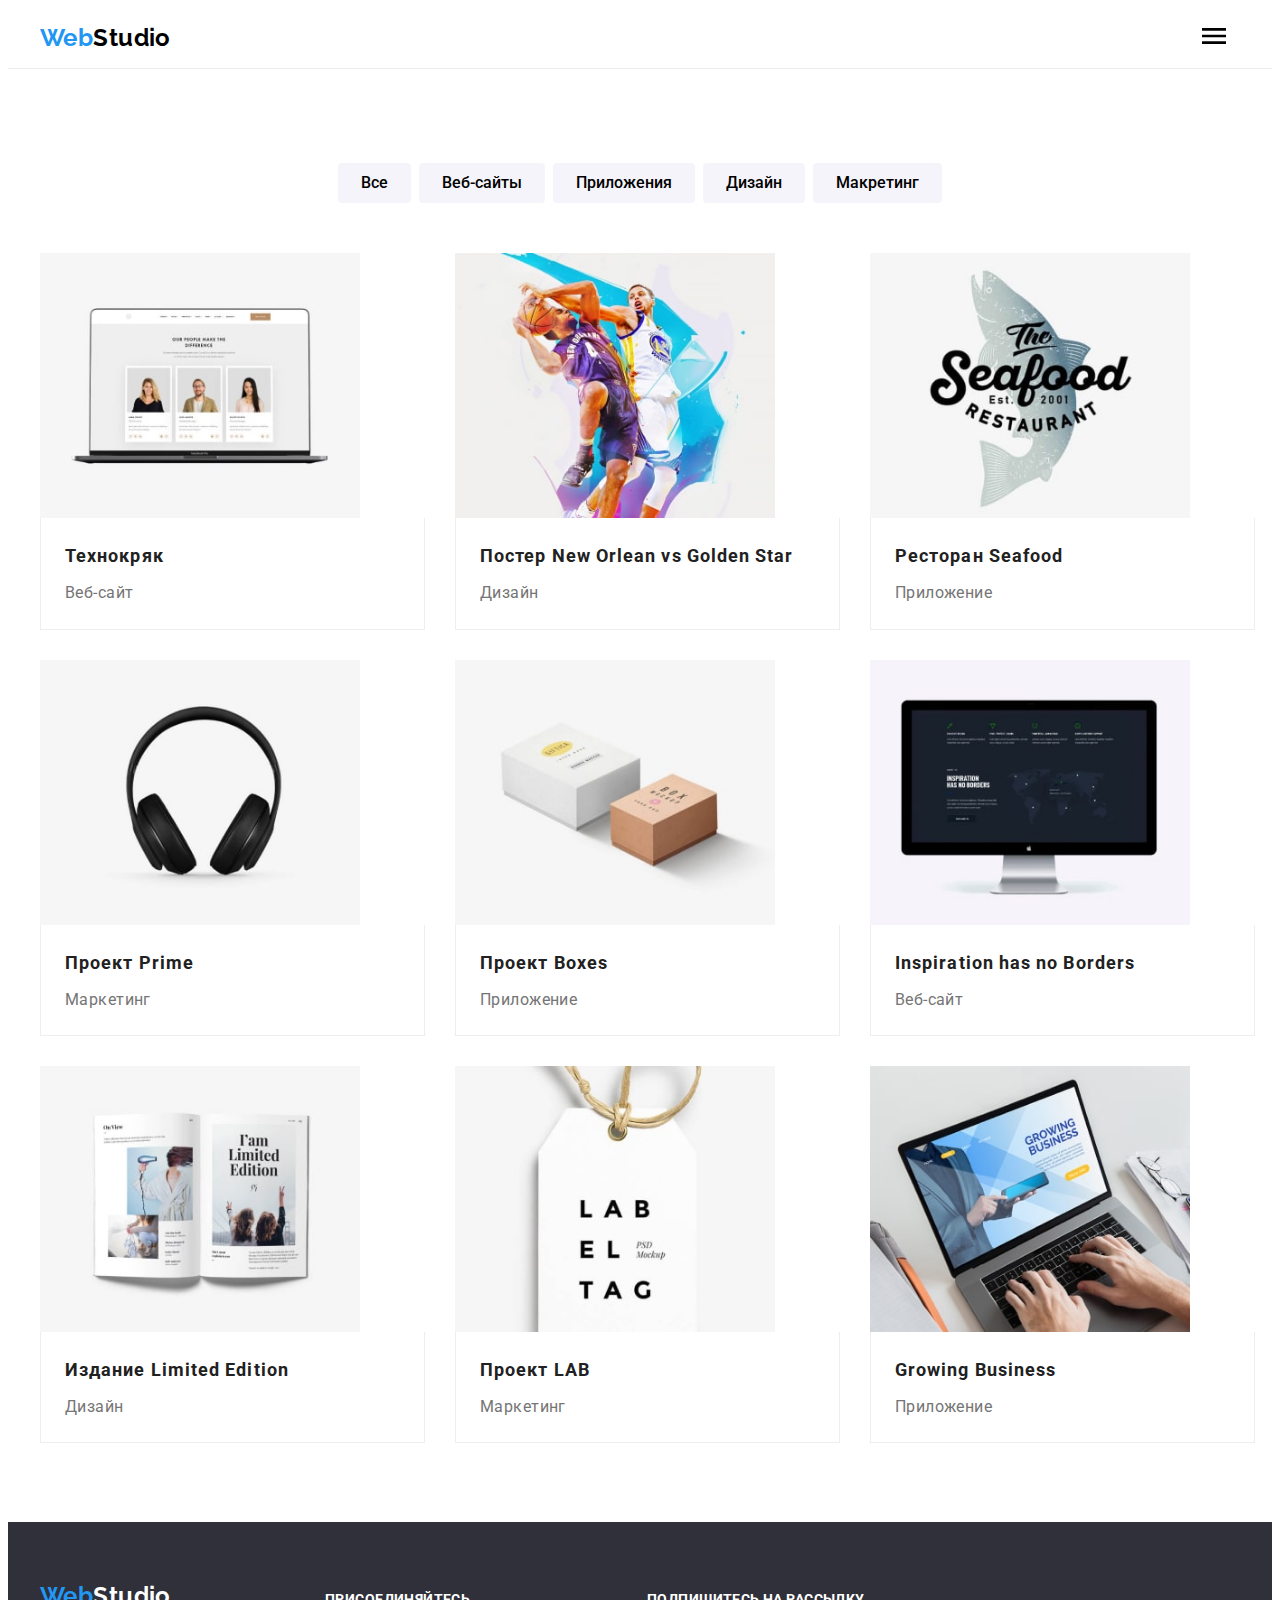
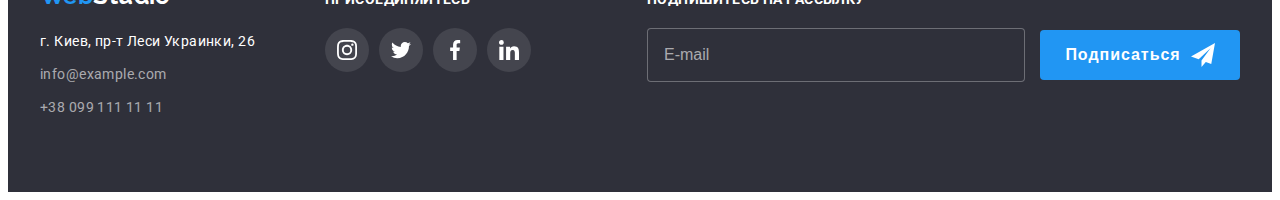
==== commit 8fef7e14: "mobile menu" ====
--- a/portfolio.html
+++ b/portfolio.html
@@ -22,13 +22,20 @@
         <div class="container header__page">
             
                 <a class="logo header__logo link" href=""><span class="logo__accent">Web</span>Studio</a>
+
+                <button type="button" class="menu__button-open" data-menu-open aria-expanded="false">
+                    <svg width="40" height="40" aria-label="Переключатель мобильного меню">
+                        <use href="./images/symbol-defs.svg#icon-mobile-menu"></use>
+                        </svg>
+                </button>
+
                 <nav class="nav">
                 <ul class="nav__list list">
                     <li class="nav__item">
-                        <a class="nav__link link" href="./index.html" >Студия</a>
+                        <a class="nav__link link current" href="./index.html" >Студия</a>
                     </li>
                     <li class="nav__item">
-                        <a class="nav__link link current" href="./portfolio.html" >Портфолио</a>
+                        <a class="nav__link link" href="./portfolio.html" >Портфолио</a>
                     </li>
                     <li class="nav__item">
                         <a class="nav__link link" href="./index.html" >Контакты</a>
@@ -52,7 +59,53 @@
                         </svg>+38 096 111 11 11</a>
                 </li>
             </ul>
+
+            <div class="mob__menu container is-hidden">
+                <button type="button" class="menu__button-close" data-menu-close aria-expanded="false">
+                    <svg width="40" height="40" aria-label="Переключатель мобильного меню">
+                        <use href="./images/symbol-defs.svg#icon-mobile-menu-close"></use>
+                    </svg>
+                </button>
+                <ul class="mob__menu-list list">
+                    <li class="mob__menu-item">
+                        <a class="mob__menu-link link" href="./index.html" >Студия</a>
+                    </li>
+                    <li class="mob__menu-item">
+                        <a class="mob__menu-link link current" href="./portfolio.html" >Портфолио</a>
+                    </li>
+                    <li class="mob__menu-item">
+                        <a class="mob__menu-link link" href="./index.html" >Контакты</a>
+                    </li>
+                </ul>
+                    
+                <ul class="mob__cont-list list">
+                    <li class="mob__cont-item">
+                        <a class="mob__mail-link link" href="mailto:info@devstudio.com">
+                        info@devstudio.com</a>
+                    </li>
+                    <li class="mob__cont-item">
+                        <a class="mob__tel-link link" href="tel:+380961111111">
+                        +38 096 111 11 11</a>
+                    </li>
+                </ul>
+
+                <ul class="mob__soc-list list">
+                    <li class="mob__soc-item">
+                        <a class="mob__soc-link link" href="#">Instagram</a>
+                    </li>
+                    <li class="mob__soc-item">
+                        <a class="mob__soc-link link" href="#">Twitter</a>
+                    </li>
+                    <li class="mob__soc-item">
+                        <a class="mob__soc-link link" href="#">Facebook</a>
+                    </li>
+                    <li class="mob__soc-item">
+                        <a class="mob__soc-link link" href="#">LinkedIn</a>
+                    </li>
+                </ul>
+            </div>
         </div>
+        
     </header>
 
     <main>
@@ -363,6 +416,6 @@
             </form>
         </div>
     </footer>
-    
+    <script src="./js/menu.js"></script>
 </body>
 </html>--- a/css/main.min.css
+++ b/css/main.min.css
@@ -1 +1 @@
-:root{--main-text-color: #757575;--second-text-color: #212121;--accent-color: #2196F3;--white-text-color: #FFFFFF;--black-text-color: #000000;--main-background-color: #FFFFFF;--second-background-color: #2F303A;--third-background-color: #2196F3;--footer-color: rgba(255, 255, 255, 0.6);--typical-mrg: 30px;--main-cubic: cubic-bezier(0.4, 0, 0.2, 1);--main-duration: 250ms}p,h1,h2,h3,h4,h5,h6{margin:0}ul,ol{margin:0;padding-left:0}body{font-family:"Roboto","Raleway",sans-serif;font-size:14px;letter-spacing:.03em;color:var(--second-text-color)}.list{list-style:none}.link{text-decoration:none}img{display:block;max-width:100%;height:auto}.section{padding-top:60px;padding-bottom:60px}@media screen and (min-width: 1200px){.section{padding-top:94px;padding-bottom:94px}}.current{color:var(--accent-color)}.current::after{content:"";position:absolute;width:100%;height:4px;background-color:var(--third-background-color);border-radius:2px;left:0;bottom:-1px}.container{width:100%;margin:0 auto;padding-left:15px;padding-right:15px}@media screen and (min-width: 480px){.container{width:480px}}@media screen and (min-width: 768px){.container{width:768px}}@media screen and (min-width: 1200px){.container{width:1200px}}button{cursor:pointer;display:block;margin:0 auto;border-radius:4px;text-align:center}.logo{font-family:"Raleway",sans-serif;font-style:normal;font-weight:700;font-size:26px;line-height:1.19}.visually-hidden{position:absolute;width:1px;height:1px;margin:-1px;border:0;padding:0;white-space:nowrap;clip-path:inset(100%);clip:rect(0 0 0 0);overflow:hidden}.is-hidden{visibility:hidden;opacity:0;pointer-events:none}.backdrop{position:fixed;top:0;width:100%;height:100%;background-color:rgba(0,0,0,.2);transition-property:opacity,visibility;transition-duration:var(--main-duration);transition-timing-function:var(--main-cubic)}.modal{position:absolute;top:50%;left:50%;padding:40px;transform:translate(-50%, -50%) scale(1);width:528px;min-height:581px;background-color:var(--main-background-color);border-radius:4px;box-shadow:0px 1px 3px rgba(0,0,0,.12),0px 1px 1px rgba(0,0,0,.14),0px 2px 1px rgba(0,0,0,.2);transition-property:transform;transition-duration:var(--main-duration);transition-timing-function:var(--main-cubic)}.backdrop.is-hidden .modal{transform:translate(-50%, -50%) scale(0)}.modal__button{position:absolute;top:8px;right:8px;width:30px;height:30px;display:flex;align-items:center;justify-content:center;background-color:var(--main-background-color);border:1px solid rgba(0,0,0,.1);border-radius:50%;box-shadow:0px 4px 4px rgba(0,0,0,.25);transition-property:transform;transition-duration:var(--main-duration);transition-timing-function:var(--main-cubic)}.modal__button:hover,.modal__button:focus{fill:var(--accent-color)}.modal__form-text{margin-bottom:12px;font-weight:700;font-size:20px;line-height:1.15;text-align:center;letter-spacing:.03em;color:var(--second-text-color)}.modal__field{margin-bottom:10px}.modal__label{font-size:12px;line-height:1.16;letter-spacing:.01em;color:var(--main-text-color)}.input__wrap{position:relative;margin-top:4px}.modal__input{width:100%;height:40px;padding-left:42px;border:1px solid rgba(33,33,33,.2);border-radius:4px;outline:rgba(0,0,0,0);transition-property:border-color;transition-duration:var(--main-duration);transition-timing-function:var(--main-cubic)}.modal__input:hover,.modal__input:focus{border-color:var(--third-background-color)}.icon__user{position:absolute;top:50%;left:12px;transform:translateY(-50%);color:var(--second-text-color)}.modal__input:hover+.icon__user,.modal__input:focus+.icon__user{fill:var(--accent-color)}.user__comment{width:100%;height:120px;margin-top:4px;padding-top:12px;padding-left:16px;resize:none;font-size:12px;line-height:1.16;letter-spacing:.01em;border:1px solid rgba(33,33,33,.2);border-radius:4px;outline:rgba(0,0,0,0);transition-property:border-color;transition-duration:var(--main-duration);transition-timing-function:var(--main-cubic)}.user__comment:hover,.user__comment:focus{border-color:var(--third-background-color)}.user__comment::placeholder{color:rgba(117,117,117,.5)}.form__check{position:relative;margin-bottom:var(--typical-mrg)}.checkbox__label{display:flex;justify-content:center;align-items:center;margin-left:8px;font-size:14px;line-height:1.71;color:var(--main-text-color)}.checkbox__input{transition-property:border-color;transition-duration:var(--main-duration);transition-timing-function:var(--main-cubic)}.checkbox__icon{position:absolute;top:4px;left:5px;width:16px;height:15px}.checkbox__input:checked+.checkbox__icon{fill:#fff;background-color:var(--third-background-color);border:none;border-radius:3px}.icon__check{position:absolute;width:16px;height:15px;border:2px solid var(--second-text-color);border-radius:3px;fill:rgba(0,0,0,0)}.checkbox__input:hover+.checkbox__icon .icon__check,.checkbox__input:focus+.checkbox__icon .icon__check{border-color:var(--third-background-color)}.checkbox__input:checked+.checkbox__icon .icon__check{border:none}.chekbox__link{margin-left:4px;color:var(--accent-color)}.form-modal__button{width:200px;height:50px;padding:10px 55px 10px 56px;font-weight:700;font-size:16px;line-height:1.88;letter-spacing:.06em;border-radius:4px;border:1px solid rgba(0,0,0,0);display:flex;align-items:center;text-align:center;color:var(--white-text-color);background-color:var(--third-background-color);transition-property:box-shadow;transition-duration:var(--main-duration);transition-timing-function:var(--main-cubic)}.form-modal__button:hover,.form-modal__button:focus{box-shadow:0px 4px 4px rgba(0,0,0,.15)}.header{border-bottom:1px solid #ececec}.header__page{display:flex;align-items:center}.header__logo{padding-top:24px;padding-bottom:25px;margin-right:93px;color:var(--black-text-color)}.logo__accent{color:var(--accent-color)}.nav__list{display:flex;align-items:center}.nav__item:not(:last-child){margin-right:50px}.nav__link{display:block;padding-top:32px;padding-bottom:32px;position:relative;font-weight:500;line-height:1.14;letter-spacing:.02em;color:var(--second-text-color);transition-property:background-color;transition-duration:var(--main-duration);transition-timing-function:var(--main-cubic)}.nav__link:hover,.nav__link:focus{color:var(--accent-color)}.contacts{display:flex;justify-content:center;align-items:center;margin-left:auto}.contacts__icon{margin-right:10px;fill:currentColor}.contacts__link{display:flex;align-items:center;font-weight:500;line-height:1.14;letter-spacing:.02em;color:var(--main-text-color);transition-property:background-color;transition-duration:var(--main-duration);transition-timing-function:var(--main-cubic)}.contacts__link:hover,.contacts__link:focus{color:var(--accent-color)}.contacts__item:not(:last-child){margin-right:50px}.hero{padding-top:118px;padding-bottom:118px;text-align:center;max-width:767px;margin:0 auto;background-color:#c4c4c4;background-image:linear-gradient(rgba(47, 48, 58, 0.4), rgba(47, 48, 58, 0.4)),url(../images/hero-mobile.jpg);background-repeat:no-repeat;background-position:center;background-size:cover}@media screen and (min-device-pixel-ratio: 2),(min-resolution: 192dpi),(min-resolution: 2dppx){.hero{background-image:linear-gradient(rgba(47, 48, 58, 0.4), rgba(47, 48, 58, 0.4)),url(../images/hero-mobile@2x.jpg)}}@media screen and (min-width: 768px){.hero{max-width:1199px;background-image:linear-gradient(rgba(47, 48, 58, 0.4), rgba(47, 48, 58, 0.4)),url(../images/hero-tablet.jpg)}}@media screen and (min-width: 768px)and (min-device-pixel-ratio: 2),screen and (min-width: 768px)and (min-resolution: 192dpi),screen and (min-width: 768px)and (min-resolution: 2dppx){.hero{background-image:linear-gradient(rgba(47, 48, 58, 0.4), rgba(47, 48, 58, 0.4)),url(../images/hero-tablet@2x.jpg)}}@media screen and (min-width: 1200px){.hero{padding-top:200px;padding-bottom:200px;max-width:1600px;background-image:linear-gradient(rgba(47, 48, 58, 0.4), rgba(47, 48, 58, 0.4)),url(../images/hero-bg.jpg)}}@media screen and (min-width: 1200px)and (min-device-pixel-ratio: 2),screen and (min-width: 1200px)and (min-resolution: 192dpi),screen and (min-width: 1200px)and (min-resolution: 2dppx){.hero{background-image:linear-gradient(rgba(47, 48, 58, 0.4), rgba(47, 48, 58, 0.4)),url(../images/hero-desktop@2x.jpg)}}.hero__title{width:360px;margin:0 auto;font-weight:900;font-size:26px;line-height:1.62;letter-spacing:.06em;text-transform:uppercase;color:var(--white-text-color);margin-bottom:var(--typical-mrg)}@media screen and (min-width: 1200px){.hero__title{width:696px;font-weight:900;font-size:44px;line-height:1.36}}.hero__button{display:inline-block;border:1px solid rgba(0,0,0,0);border-radius:4px;padding:10px 32px;min-width:136px;font-weight:700;font-size:16px;line-height:1.88;letter-spacing:.06em;text-align:center;color:var(--white-text-color);background-color:var(--third-background-color)}.benefits__list{margin-right:-30px;margin-bottom:-30px}@media screen and (min-width: 768px){.benefits__list{display:flex;flex-wrap:wrap}}@media screen and (min-width: 1200px){.benefits__list{flex-wrap:nowrap}}.benefits__item{margin-right:30px}@media screen and (min-width: 768px){.benefits__item{flex-basis:calc((100% - 60px)/2)}}@media screen and (min-width: 1200px){.benefits__item{flex-basis:calc((100% - 120px)/4)}}@media screen and (min-width: 1200px){.benefits__item:not(:last-child){margin-right:var(--typical-mrg)}}.benefits__icon{display:flex;justify-content:center;align-items:center;width:450px;height:120px;margin-bottom:var(--typical-mrg);border-radius:4px;background-color:#f5f4fa}@media screen and (min-width: 768px){.benefits__icon{width:354px}}@media screen and (min-width: 1200px){.benefits__icon{width:270px}}.benefits__top-text{font-weight:700;font-size:14px;line-height:1.14;text-align:center;text-transform:uppercase;margin-bottom:10px}@media screen and (min-width: 768px){.benefits__top-text{display:flex}}.benefits__text{font-weight:400;font-size:14px;line-height:1.71;margin-bottom:30px;color:var(--main-text-color)}.about{display:none;padding-top:0}@media screen and (min-width: 1200px){.about{display:block}}.about__title{font-weight:700;font-size:36px;line-height:1.17;text-align:center;margin-bottom:50px}.about__list{display:flex}.about__item{position:relative}.about__item:not(:last-child){margin-right:var(--typical-mrg)}.about__text{position:absolute;bottom:0;display:flex;justify-content:center;align-items:center;color:var(--white-text-color);background:rgba(47,48,58,.8);box-shadow:0px 4px 4px rgba(0,0,0,.25);width:100%;height:70px;font-weight:700;font-size:14px;line-height:1.14;text-transform:uppercase}.team{background-color:#f5f4fa}.team__title{font-weight:700;font-size:28px;line-height:1.17;text-align:center;margin-bottom:30px}.team__list{display:flex;flex-wrap:wrap;justify-content:center;flex-basis:calc((100% - 60px)/2)}@media screen and (min-width: 768px){.team__list{margin:-15px}}.team__item{background-color:var(--main-background-color);box-shadow:0px 1px 3px rgba(0,0,0,.12),0px 1px 1px rgba(0,0,0,.14),0px 2px 1px rgba(0,0,0,.2);border-radius:0px 0px 4px 4px}@media screen and (max-width: 1199px){.team__item{margin:15px}}@media screen and (min-width: 768px){.team__item{width:354px}}@media screen and (min-width: 1200px){.team__item{width:270px}}.team__employee{padding-top:30px;padding-bottom:30px}.employee__top-text{font-weight:500;font-size:16px;line-height:1.19;text-align:center;margin-bottom:10px}.employee__text{margin-bottom:var(--typical-mrg);font-size:16px;line-height:1.19;text-align:center;color:var(--main-text-color);margin-bottom:16px}.employee__soc-list{display:flex;justify-content:center}.employee__soc-item{width:44px;height:44px;margin-right:10px;background-color:var(--main-background-color);border-radius:50%;display:flex;justify-content:center;align-items:center;transition-property:background-color;transition-duration:var(--main-duration);transition-timing-function:var(--main-cubic)}.employee__soc-link{width:100%;height:100%;border-radius:50%;color:#afb1b8;display:flex;justify-content:center;align-items:center}.employee__soc-link:hover,.employee__soc-link:focus{background-color:var(--third-background-color);color:#fff}.employee__soc-icon{fill:currentColor}.clients__title{font-weight:700;font-size:28px;line-height:1.17;text-align:center;letter-spacing:.03em;color:var(--second-text-color);margin-bottom:var(--typical-mrg)}.clients__list{display:flex;justify-content:center;flex-wrap:wrap;gap:30px;flex-basis:calc((100% - 60px)/2)}@media screen and (min-width: 768px){.clients__list{flex-basis:calc((100% - 90px)/3)}}@media screen and (min-width: 1200px){.clients__list{flex-wrap:nowrap}}.clients__item{width:210px;height:92px}@media screen and (min-width: 768px){.clients__item{width:226px}}@media screen and (min-width: 1200px){.clients__item{width:192px}}.clients__link{display:flex;justify-content:center;align-items:center;border:1px solid #afb1b8;border-radius:4px;width:100%;height:100%;color:#afb1b8;transition-property:border-color,color;transition-duration:var(--main-duration);transition-timing-function:var(--main-cubic)}.clients__link:hover,.clients__link:focus{color:var(--accent-color);border-color:var(--accent-color)}.clients__icon{fill:currentColor}.footer{background-color:var(--second-background-color);padding-top:60px;padding-bottom:60px}@media screen and (max-width: 1199px){.footer__section{text-align:center}}@media screen and (min-width: 768px){.footer__section{display:flex;align-items:baseline;justify-content:center;flex-wrap:wrap}}@media screen and (max-width: 1199px){.footer__container{margin-bottom:60px}}@media screen and (min-width: 768px){.footer__container{margin-right:165px}}@media screen and (min-width: 1200px){.footer__container{margin-right:70px}}.footer__logo{display:block;margin-bottom:20px;color:var(--white-text-color)}.footer__item:not(:last-child){margin-bottom:9px}.footer__geo{line-height:1.71;font-style:normal;color:var(--white-text-color);transition-property:background-color;transition-duration:var(--main-duration);transition-timing-function:var(--main-cubic)}.footer__geo:hover,.footer__geo:focus{color:var(--accent-color)}.footer__link{line-height:1.71;font-style:normal;color:var(--footer-color);transition-property:background-color;transition-duration:var(--main-duration);transition-timing-function:var(--main-cubic)}.footer__link:hover,.footer__link:focus{color:var(--accent-color)}@media screen and (min-width: 1200px){.footer__soc{margin-right:auto}}.footer__soc-text{font-family:"Roboto",sans-serif;font-weight:700;font-size:14px;line-height:1.14;letter-spacing:.03em;text-transform:uppercase;color:var(--white-text-color);margin-bottom:20px}.footer__soc-list{display:flex;justify-content:center;align-items:center;margin-bottom:60px}.footer__soc-item{width:44px;height:44px;background-color:rgba(255,255,255,.1);border-radius:50%;display:flex;justify-content:center;align-items:center;transition-property:background-color;transition-duration:var(--main-duration);transition-timing-function:var(--main-cubic)}.footer__soc-item:not(:last-child){margin-right:10px}.footer__soc-item:hover,.footer__soc-item:focus{background-color:var(--third-background-color)}.footer__soc-link{display:flex;justify-content:center;align-items:center}.footer__soc-icon{fill:#fff}.form__subscribe-text{margin-bottom:20px;font-weight:700;font-size:14px;line-height:1.14;letter-spacing:.03em;text-transform:uppercase;color:var(--white-text-color)}@media screen and (min-width: 1200px){.form__subscribe-field{display:flex;justify-content:center;align-items:baseline}}.form__subscribe-input{width:450px;height:50px;padding-left:16px;margin-right:15px;color:var(--white-text-color);background-color:var(--second-background-color);border:1px solid rgba(255,255,255,.3);border-radius:4px;outline:none;margin-bottom:20px}.form__subscribe-input::placeholder{font-size:16px;color:rgba(255,255,255,.6)}@media screen and (min-width: 1200px){.form__subscribe-input{width:358px}}.subscribe__button{display:flex;justify-content:center;align-items:center;width:200px;height:50px;font-weight:700;font-size:16px;line-height:1.88;letter-spacing:.06em;color:var(--white-text-color);background-color:var(--third-background-color);border-radius:4px;border:none;transition-property:box-shadow;transition-duration:var(--main-duration);transition-timing-function:var(--main-cubic)}.subscribe__button:hover,.subscribe__button:focus{box-shadow:0px 4px 4px rgba(0,0,0,.15)}.subscribe__button-icon{margin-left:10px}.filter__list{display:flex;flex-wrap:wrap;margin-bottom:40px}@media screen and (max-width: 1199px){.filter__list{row-gap:15px}}@media screen and (min-width: 768px){.filter__list{justify-content:center}}@media screen and (min-width: 1200px){.filter__list{margin-bottom:50px}}.filter__item:not(:last-child){margin-right:8px}.filter__button{padding:6px 22px;font-family:"Roboto",sans-serif;font-style:normal;font-weight:500;font-size:16px;line-height:1.62;text-align:center;background-color:#f5f4fa;border:1px solid rgba(0,0,0,0);transition-property:background-color;transition-duration:var(--main-duration);transition-timing-function:var(--main-cubic)}.filter__button:hover,.filter__button:focus{color:var(--white-text-color);background-color:var(--accent-color);box-shadow:0px 3px 1px rgba(0,0,0,.1),0px 1px 2px rgba(0,0,0,.08),0px 2px 2px rgba(0,0,0,.12);border-radius:4px}@media screen and (max-width: 1199px){.examples__list{margin:15px}}@media screen and (min-width: 1200px){.examples__list{display:flex;flex-wrap:wrap;margin-right:calc(-1*var(--typical-mrg));margin-bottom:calc(-1*var(--typical-mrg))}}.examples__item{flex-basis:calc(33.3333333333% - var(--typical-mrg));margin-bottom:var(--typical-mrg)}@media screen and (min-width: 1200px){.examples__item{margin-right:var(--typical-mrg)}}.examples__link{display:block;transition-property:background-color;transition-duration:var(--main-duration);transition-timing-function:var(--main-cubic)}.examples__link:hover,.examples__link:focus{box-shadow:0px 1px 1px rgba(0,0,0,.12),0px 4px 4px rgba(0,0,0,.06),1px 4px 6px rgba(0,0,0,.16)}.examples__thumb{position:relative;overflow:hidden}.examples__thumb-text{position:absolute;top:0;left:0;width:100%;height:100%;padding:63px 24px;transform:translateY(100%);font-family:"Roboto",sans-serif;font-style:normal;font-weight:400;font-size:18px;line-height:1.56;letter-spacing:.03em;color:var(--white-text-color);background:rgba(33,150,243,.9);transition-property:transform;transition-duration:var(--main-duration);transition-timing-function:var(--main-cubic)}.examples__link:hover .examples__thumb-text,.examples__link:focus .examples__thumb-text{transform:translateY(0);box-shadow:0px 1px 1px rgba(0,0,0,.12),0px 4px 4px rgba(0,0,0,.06),1px 4px 6px rgba(0,0,0,.16)}.examples__content{padding:20px 24px;border-left:1px solid #eee;border-right:1px solid #eee;border-bottom:1px solid #eee}.examples__title{font-size:18px;line-height:2;letter-spacing:.06em;margin-bottom:4px;color:var(--second-text-color)}.examples__subtitle{font-size:16px;line-height:1.88;color:var(--main-text-color)}/*# sourceMappingURL=main.min.css.map */+:root{--main-text-color: #757575;--second-text-color: #212121;--accent-color: #2196F3;--white-text-color: #FFFFFF;--black-text-color: #000000;--main-background-color: #FFFFFF;--second-background-color: #2F303A;--third-background-color: #2196F3;--footer-color: rgba(255, 255, 255, 0.6);--typical-mrg: 30px;--main-cubic: cubic-bezier(0.4, 0, 0.2, 1);--main-duration: 250ms}p,h1,h2,h3,h4,h5,h6{margin:0}ul,ol{margin:0;padding-left:0}body{font-family:"Roboto","Raleway",sans-serif;font-size:14px;letter-spacing:.03em;color:var(--second-text-color)}.list{list-style:none}.link{text-decoration:none}img{display:block;max-width:100%;height:auto}.section{padding-top:60px;padding-bottom:60px}@media screen and (min-width: 1200px){.section{padding-top:94px;padding-bottom:94px}}.current{color:var(--accent-color)}.current::after{content:"";position:absolute;width:100%;height:4px;background-color:var(--third-background-color);border-radius:2px;left:0;bottom:-1px}.container{width:100%;margin:0 auto;padding-left:15px;padding-right:15px}@media screen and (min-width: 480px){.container{width:480px}}@media screen and (min-width: 768px){.container{width:768px}}@media screen and (min-width: 1200px){.container{width:1200px}}button{cursor:pointer;display:block;margin:0;border-radius:4px;text-align:center}.logo{font-family:"Raleway",sans-serif;font-style:normal;font-weight:700;font-size:24px;line-height:1.16}.visually-hidden{position:absolute;width:1px;height:1px;margin:-1px;border:0;padding:0;white-space:nowrap;clip-path:inset(100%);clip:rect(0 0 0 0);overflow:hidden}.is-hidden{visibility:hidden;opacity:0;pointer-events:none}.backdrop{position:fixed;top:0;width:100%;height:100%;background-color:rgba(0,0,0,.2);transition-property:opacity,visibility;transition-duration:var(--main-duration);transition-timing-function:var(--main-cubic)}.modal{position:absolute;top:50%;left:50%;padding:40px;transform:translate(-50%, -50%) scale(1);width:528px;min-height:581px;background-color:var(--main-background-color);border-radius:4px;box-shadow:0px 1px 3px rgba(0,0,0,.12),0px 1px 1px rgba(0,0,0,.14),0px 2px 1px rgba(0,0,0,.2);transition-property:transform;transition-duration:var(--main-duration);transition-timing-function:var(--main-cubic)}.backdrop.is-hidden .modal{transform:translate(-50%, -50%) scale(0)}.modal__button{position:absolute;top:8px;right:8px;width:30px;height:30px;display:flex;align-items:center;justify-content:center;background-color:var(--main-background-color);border:1px solid rgba(0,0,0,.1);border-radius:50%;box-shadow:0px 4px 4px rgba(0,0,0,.25);transition-property:transform;transition-duration:var(--main-duration);transition-timing-function:var(--main-cubic)}.modal__button:hover,.modal__button:focus{fill:var(--accent-color)}.modal__form-text{margin-bottom:12px;font-weight:700;font-size:20px;line-height:1.15;text-align:center;letter-spacing:.03em;color:var(--second-text-color)}.modal__field{margin-bottom:10px}.modal__label{font-size:12px;line-height:1.16;letter-spacing:.01em;color:var(--main-text-color)}.input__wrap{position:relative;margin-top:4px}.modal__input{width:100%;height:40px;padding-left:42px;border:1px solid rgba(33,33,33,.2);border-radius:4px;outline:rgba(0,0,0,0);transition-property:border-color;transition-duration:var(--main-duration);transition-timing-function:var(--main-cubic)}.modal__input:hover,.modal__input:focus{border-color:var(--third-background-color)}.icon__user{position:absolute;top:50%;left:12px;transform:translateY(-50%);color:var(--second-text-color)}.modal__input:hover+.icon__user,.modal__input:focus+.icon__user{fill:var(--accent-color)}.user__comment{width:100%;height:120px;margin-top:4px;padding-top:12px;padding-left:16px;resize:none;font-size:12px;line-height:1.16;letter-spacing:.01em;border:1px solid rgba(33,33,33,.2);border-radius:4px;outline:rgba(0,0,0,0);transition-property:border-color;transition-duration:var(--main-duration);transition-timing-function:var(--main-cubic)}.user__comment:hover,.user__comment:focus{border-color:var(--third-background-color)}.user__comment::placeholder{color:rgba(117,117,117,.5)}.form__check{position:relative;margin-bottom:var(--typical-mrg)}.checkbox__label{display:flex;justify-content:center;align-items:center;margin-left:8px;font-size:14px;line-height:1.71;color:var(--main-text-color)}.checkbox__input{transition-property:border-color;transition-duration:var(--main-duration);transition-timing-function:var(--main-cubic)}.checkbox__icon{position:absolute;top:4px;left:5px;width:16px;height:15px}.checkbox__input:checked+.checkbox__icon{fill:#fff;background-color:var(--third-background-color);border:none;border-radius:3px}.icon__check{position:absolute;width:16px;height:15px;border:2px solid var(--second-text-color);border-radius:3px;fill:rgba(0,0,0,0)}.checkbox__input:hover+.checkbox__icon .icon__check,.checkbox__input:focus+.checkbox__icon .icon__check{border-color:var(--third-background-color)}.checkbox__input:checked+.checkbox__icon .icon__check{border:none}.chekbox__link{margin-left:4px;color:var(--accent-color)}.form-modal__button{width:200px;height:50px;padding:10px 55px 10px 56px;font-weight:700;font-size:16px;line-height:1.88;letter-spacing:.06em;border-radius:4px;border:1px solid rgba(0,0,0,0);display:flex;align-items:center;text-align:center;color:var(--white-text-color);background-color:var(--third-background-color);transition-property:box-shadow;transition-duration:var(--main-duration);transition-timing-function:var(--main-cubic)}.form-modal__button:hover,.form-modal__button:focus{box-shadow:0px 4px 4px rgba(0,0,0,.15)}.header{border-bottom:1px solid #ececec}@media screen and (max-width: 767px){.header{position:relative}}.header__page{display:flex;align-items:center}.header__logo{padding:16px 0;color:var(--black-text-color)}.logo__accent{color:var(--accent-color)}.nav{display:none}.nav__list{display:flex;align-items:center}.nav__item:not(:last-child){margin-right:50px}.nav__link{display:block;padding-top:32px;padding-bottom:32px;position:relative;font-weight:500;line-height:1.14;letter-spacing:.02em;color:var(--second-text-color);transition-property:background-color;transition-duration:var(--main-duration);transition-timing-function:var(--main-cubic)}.nav__link:hover,.nav__link:focus{color:var(--accent-color)}.contacts{display:none}.contacts__icon{margin-right:10px;fill:currentColor}.contacts__link{display:flex;align-items:center;font-weight:500;line-height:1.14;letter-spacing:.02em;color:var(--main-text-color);transition-property:background-color;transition-duration:var(--main-duration);transition-timing-function:var(--main-cubic)}.contacts__link:hover,.contacts__link:focus{color:var(--accent-color)}.contacts__item:not(:last-child){margin-right:50px}.hero{padding-top:118px;padding-bottom:118px;text-align:center;max-width:767px;margin:0 auto;background-color:#c4c4c4;background-image:linear-gradient(rgba(47, 48, 58, 0.4), rgba(47, 48, 58, 0.4)),url(../images/hero-mobile.jpg);background-repeat:no-repeat;background-position:center;background-size:cover}@media screen and (min-device-pixel-ratio: 2),(min-resolution: 192dpi),(min-resolution: 2dppx){.hero{background-image:linear-gradient(rgba(47, 48, 58, 0.4), rgba(47, 48, 58, 0.4)),url(../images/hero-mobile@2x.jpg)}}@media screen and (min-width: 768px){.hero{max-width:1199px;background-image:linear-gradient(rgba(47, 48, 58, 0.4), rgba(47, 48, 58, 0.4)),url(../images/hero-tablet.jpg)}}@media screen and (min-width: 768px)and (min-device-pixel-ratio: 2),screen and (min-width: 768px)and (min-resolution: 192dpi),screen and (min-width: 768px)and (min-resolution: 2dppx){.hero{background-image:linear-gradient(rgba(47, 48, 58, 0.4), rgba(47, 48, 58, 0.4)),url(../images/hero-tablet@2x.jpg)}}@media screen and (min-width: 1200px){.hero{padding-top:200px;padding-bottom:200px;max-width:1600px;background-image:linear-gradient(rgba(47, 48, 58, 0.4), rgba(47, 48, 58, 0.4)),url(../images/hero-bg.jpg)}}@media screen and (min-width: 1200px)and (min-device-pixel-ratio: 2),screen and (min-width: 1200px)and (min-resolution: 192dpi),screen and (min-width: 1200px)and (min-resolution: 2dppx){.hero{background-image:linear-gradient(rgba(47, 48, 58, 0.4), rgba(47, 48, 58, 0.4)),url(../images/hero-desktop@2x.jpg)}}.hero__title{width:360px;margin:0 auto;font-weight:900;font-size:26px;line-height:1.62;letter-spacing:.06em;text-transform:uppercase;color:var(--white-text-color);margin-bottom:var(--typical-mrg)}@media screen and (min-width: 1200px){.hero__title{width:696px;font-weight:900;font-size:44px;line-height:1.36}}.hero__button{display:inline-block;border:1px solid rgba(0,0,0,0);border-radius:4px;padding:10px 32px;min-width:136px;font-weight:700;font-size:16px;line-height:1.88;letter-spacing:.06em;text-align:center;color:var(--white-text-color);background-color:var(--third-background-color)}.benefits__list{margin-right:-30px;margin-bottom:-30px}@media screen and (min-width: 768px){.benefits__list{display:flex;flex-wrap:wrap}}@media screen and (min-width: 1200px){.benefits__list{flex-wrap:nowrap}}.benefits__item{margin-right:30px}@media screen and (min-width: 768px){.benefits__item{flex-basis:calc((100% - 60px)/2)}}@media screen and (min-width: 1200px){.benefits__item{flex-basis:calc((100% - 120px)/4)}}@media screen and (min-width: 1200px){.benefits__item:not(:last-child){margin-right:var(--typical-mrg)}}.benefits__icon{display:flex;justify-content:center;align-items:center;width:450px;height:120px;margin-bottom:var(--typical-mrg);border-radius:4px;background-color:#f5f4fa}@media screen and (min-width: 768px){.benefits__icon{width:354px}}@media screen and (min-width: 1200px){.benefits__icon{width:270px}}.benefits__top-text{font-weight:700;font-size:14px;line-height:1.14;text-align:center;text-transform:uppercase;margin-bottom:10px}@media screen and (min-width: 768px){.benefits__top-text{display:flex}}.benefits__text{font-weight:400;font-size:14px;line-height:1.71;margin-bottom:30px;color:var(--main-text-color)}.about{display:none;padding-top:0}@media screen and (min-width: 1200px){.about{display:block}}.about__title{font-weight:700;font-size:36px;line-height:1.17;text-align:center;margin-bottom:50px}.about__list{display:flex}.about__item{position:relative}.about__item:not(:last-child){margin-right:var(--typical-mrg)}.about__text{position:absolute;bottom:0;display:flex;justify-content:center;align-items:center;color:var(--white-text-color);background:rgba(47,48,58,.8);box-shadow:0px 4px 4px rgba(0,0,0,.25);width:100%;height:70px;font-weight:700;font-size:14px;line-height:1.14;text-transform:uppercase}.team{background-color:#f5f4fa}.team__title{font-weight:700;font-size:28px;line-height:1.17;text-align:center;margin-bottom:30px}.team__list{display:flex;flex-wrap:wrap;justify-content:center;flex-basis:calc((100% - 60px)/2)}@media screen and (min-width: 768px){.team__list{margin:-15px}}.team__item{background-color:var(--main-background-color);box-shadow:0px 1px 3px rgba(0,0,0,.12),0px 1px 1px rgba(0,0,0,.14),0px 2px 1px rgba(0,0,0,.2);border-radius:0px 0px 4px 4px}@media screen and (max-width: 1199px){.team__item{margin:15px}}@media screen and (min-width: 768px){.team__item{width:354px}}@media screen and (min-width: 1200px){.team__item{width:270px}}.team__employee{padding-top:30px;padding-bottom:30px}.employee__top-text{font-weight:500;font-size:16px;line-height:1.19;text-align:center;margin-bottom:10px}.employee__text{margin-bottom:var(--typical-mrg);font-size:16px;line-height:1.19;text-align:center;color:var(--main-text-color);margin-bottom:16px}.employee__soc-list{display:flex;justify-content:center}.employee__soc-item{width:44px;height:44px;margin-right:10px;background-color:var(--main-background-color);border-radius:50%;display:flex;justify-content:center;align-items:center;transition-property:background-color;transition-duration:var(--main-duration);transition-timing-function:var(--main-cubic)}.employee__soc-link{width:100%;height:100%;border-radius:50%;color:#afb1b8;display:flex;justify-content:center;align-items:center}.employee__soc-link:hover,.employee__soc-link:focus{background-color:var(--third-background-color);color:#fff}.employee__soc-icon{fill:currentColor}.clients__title{font-weight:700;font-size:28px;line-height:1.17;text-align:center;letter-spacing:.03em;color:var(--second-text-color);margin-bottom:var(--typical-mrg)}.clients__list{display:flex;justify-content:center;flex-wrap:wrap;gap:30px;flex-basis:calc((100% - 60px)/2)}@media screen and (min-width: 768px){.clients__list{flex-basis:calc((100% - 90px)/3)}}@media screen and (min-width: 1200px){.clients__list{flex-wrap:nowrap}}.clients__item{width:210px;height:92px}@media screen and (min-width: 768px){.clients__item{width:226px}}@media screen and (min-width: 1200px){.clients__item{width:192px}}.clients__link{display:flex;justify-content:center;align-items:center;border:1px solid #afb1b8;border-radius:4px;width:100%;height:100%;color:#afb1b8;transition-property:border-color,color;transition-duration:var(--main-duration);transition-timing-function:var(--main-cubic)}.clients__link:hover,.clients__link:focus{color:var(--accent-color);border-color:var(--accent-color)}.clients__icon{fill:currentColor}.footer{background-color:var(--second-background-color);padding-top:60px;padding-bottom:60px}@media screen and (max-width: 1199px){.footer__section{text-align:center}}@media screen and (min-width: 768px){.footer__section{display:flex;align-items:baseline;justify-content:center;flex-wrap:wrap}}@media screen and (max-width: 1199px){.footer__container{margin-bottom:60px}}@media screen and (min-width: 768px){.footer__container{margin-right:165px}}@media screen and (min-width: 1200px){.footer__container{margin-right:70px}}.footer__logo{display:block;margin-bottom:20px;color:var(--white-text-color)}.footer__item:not(:last-child){margin-bottom:9px}.footer__geo{line-height:1.71;font-style:normal;color:var(--white-text-color);transition-property:background-color;transition-duration:var(--main-duration);transition-timing-function:var(--main-cubic)}.footer__geo:hover,.footer__geo:focus{color:var(--accent-color)}.footer__link{line-height:1.71;font-style:normal;color:var(--footer-color);transition-property:background-color;transition-duration:var(--main-duration);transition-timing-function:var(--main-cubic)}.footer__link:hover,.footer__link:focus{color:var(--accent-color)}@media screen and (min-width: 1200px){.footer__soc{margin-right:auto}}.footer__soc-text{font-family:"Roboto",sans-serif;font-weight:700;font-size:14px;line-height:1.14;letter-spacing:.03em;text-transform:uppercase;color:var(--white-text-color);margin-bottom:20px}.footer__soc-list{display:flex;justify-content:center;align-items:center;margin-bottom:60px}.footer__soc-item{width:44px;height:44px;background-color:rgba(255,255,255,.1);border-radius:50%;display:flex;justify-content:center;align-items:center;transition-property:background-color;transition-duration:var(--main-duration);transition-timing-function:var(--main-cubic)}.footer__soc-item:not(:last-child){margin-right:10px}.footer__soc-item:hover,.footer__soc-item:focus{background-color:var(--third-background-color)}.footer__soc-link{display:flex;justify-content:center;align-items:center}.footer__soc-icon{fill:#fff}.form__subscribe-text{margin-bottom:20px;font-weight:700;font-size:14px;line-height:1.14;letter-spacing:.03em;text-transform:uppercase;color:var(--white-text-color)}@media screen and (min-width: 1200px){.form__subscribe-field{display:flex;justify-content:center;align-items:baseline}}.form__subscribe-input{width:450px;height:50px;padding-left:16px;margin-right:15px;color:var(--white-text-color);background-color:var(--second-background-color);border:1px solid rgba(255,255,255,.3);border-radius:4px;outline:none;margin-bottom:20px}.form__subscribe-input::placeholder{font-size:16px;color:rgba(255,255,255,.6)}@media screen and (min-width: 1200px){.form__subscribe-input{width:358px}}.subscribe__button{display:flex;justify-content:center;align-items:center;margin:0 auto;width:200px;height:50px;font-weight:700;font-size:16px;line-height:1.88;letter-spacing:.06em;color:var(--white-text-color);background-color:var(--third-background-color);border-radius:4px;border:none;transition-property:box-shadow;transition-duration:var(--main-duration);transition-timing-function:var(--main-cubic)}.subscribe__button:hover,.subscribe__button:focus{box-shadow:0px 4px 4px rgba(0,0,0,.15)}.subscribe__button-icon{margin-left:10px}.filter__list{display:flex;flex-wrap:wrap;margin-bottom:40px}@media screen and (max-width: 1199px){.filter__list{row-gap:15px}}@media screen and (min-width: 768px){.filter__list{justify-content:center}}@media screen and (min-width: 1200px){.filter__list{margin-bottom:50px}}.filter__item:not(:last-child){margin-right:8px}.filter__button{padding:6px 22px;font-family:"Roboto",sans-serif;font-style:normal;font-weight:500;font-size:16px;line-height:1.62;text-align:center;background-color:#f5f4fa;border:1px solid rgba(0,0,0,0);transition-property:background-color;transition-duration:var(--main-duration);transition-timing-function:var(--main-cubic)}.filter__button:hover,.filter__button:focus{color:var(--white-text-color);background-color:var(--accent-color);box-shadow:0px 3px 1px rgba(0,0,0,.1),0px 1px 2px rgba(0,0,0,.08),0px 2px 2px rgba(0,0,0,.12);border-radius:4px}@media screen and (min-width: 768px){.examples__list{margin:-15px;display:flex;flex-wrap:wrap;flex-basis:calc((100% - 60px)/2)}}@media screen and (min-width: 1200px){.examples__list{display:flex;flex-wrap:wrap;margin-right:calc(-1*var(--typical-mrg));margin-bottom:calc(-1*var(--typical-mrg))}}.examples__item{margin-bottom:var(--typical-mrg)}@media screen and (min-width: 768px){.examples__item{width:354px;margin:15px}}@media screen and (min-width: 1200px){.examples__item{width:370px;flex-basis:calc(33.3333333333% - var(--typical-mrg))}}.examples__link{display:block;transition-property:background-color;transition-duration:var(--main-duration);transition-timing-function:var(--main-cubic)}.examples__link:hover,.examples__link:focus{box-shadow:0px 1px 1px rgba(0,0,0,.12),0px 4px 4px rgba(0,0,0,.06),1px 4px 6px rgba(0,0,0,.16)}.examples__thumb{position:relative;overflow:hidden}.examples__thumb-text{position:absolute;top:0;left:0;width:100%;height:100%;padding:63px 24px;transform:translateY(100%);font-family:"Roboto",sans-serif;font-style:normal;font-weight:400;font-size:18px;line-height:1.56;letter-spacing:.03em;color:var(--white-text-color);background:rgba(33,150,243,.9);transition-property:transform;transition-duration:var(--main-duration);transition-timing-function:var(--main-cubic)}.examples__link:hover .examples__thumb-text,.examples__link:focus .examples__thumb-text{transform:translateY(0);box-shadow:0px 1px 1px rgba(0,0,0,.12),0px 4px 4px rgba(0,0,0,.06),1px 4px 6px rgba(0,0,0,.16)}.examples__content{padding:20px 24px;border-left:1px solid #eee;border-right:1px solid #eee;border-bottom:1px solid #eee}.examples__title{font-weight:700;font-size:18px;line-height:2;letter-spacing:.06em;margin-bottom:4px;color:var(--second-text-color)}.examples__subtitle{font-size:16px;line-height:1.88;color:var(--main-text-color)}.menu__button-open,.menu__button-close{margin-left:auto;border:none;background-color:rgba(0,0,0,0)}.menu__button-open:hover,.menu__button-open:focus,.menu__button-close:hover,.menu__button-close:focus{fill:var(--accent-color)}.mob__menu{position:fixed;top:0;left:0;background-color:#fff;width:100%;height:100vh;padding:48px 40px;display:flex;flex-direction:column;z-index:1}.mob__menu-list{margin-bottom:auto;display:flex;align-content:center;flex-direction:column}.mob__menu-list .current{color:var(--accent-color)}.mob__menu-item:not(:last-child){margin-bottom:32px}.mob__menu-link{font-weight:500;font-size:40px;line-height:1.17;text-align:center;letter-spacing:.02em;color:var(--black-text-color)}.mob__menu-link:hover,.mob__menu-link:focus{color:var(--accent-color)}.mob__cont-list{margin-bottom:64px;display:flex;flex-direction:column-reverse}.mob__cont-item:not(:last-child){margin-top:32px}.mob__mail-link{font-weight:500;font-size:34px;line-height:1.17;letter-spacing:.02em;color:var(--main-text-color)}.mob__tel-link{font-weight:500;font-size:34px;line-height:1.17;letter-spacing:.02em;color:var(--accent-color)}.mob__soc-list{display:flex;gap:10px}.mob__soc-item:not(:last-child){margin-right:10px;padding-right:10px;border-right:1px solid rgba(33,33,33,.2)}.mob__soc-link{font-weight:500;font-size:18px;line-height:1.22;letter-spacing:.02em;color:var(--accent-color)}/*# sourceMappingURL=main.min.css.map */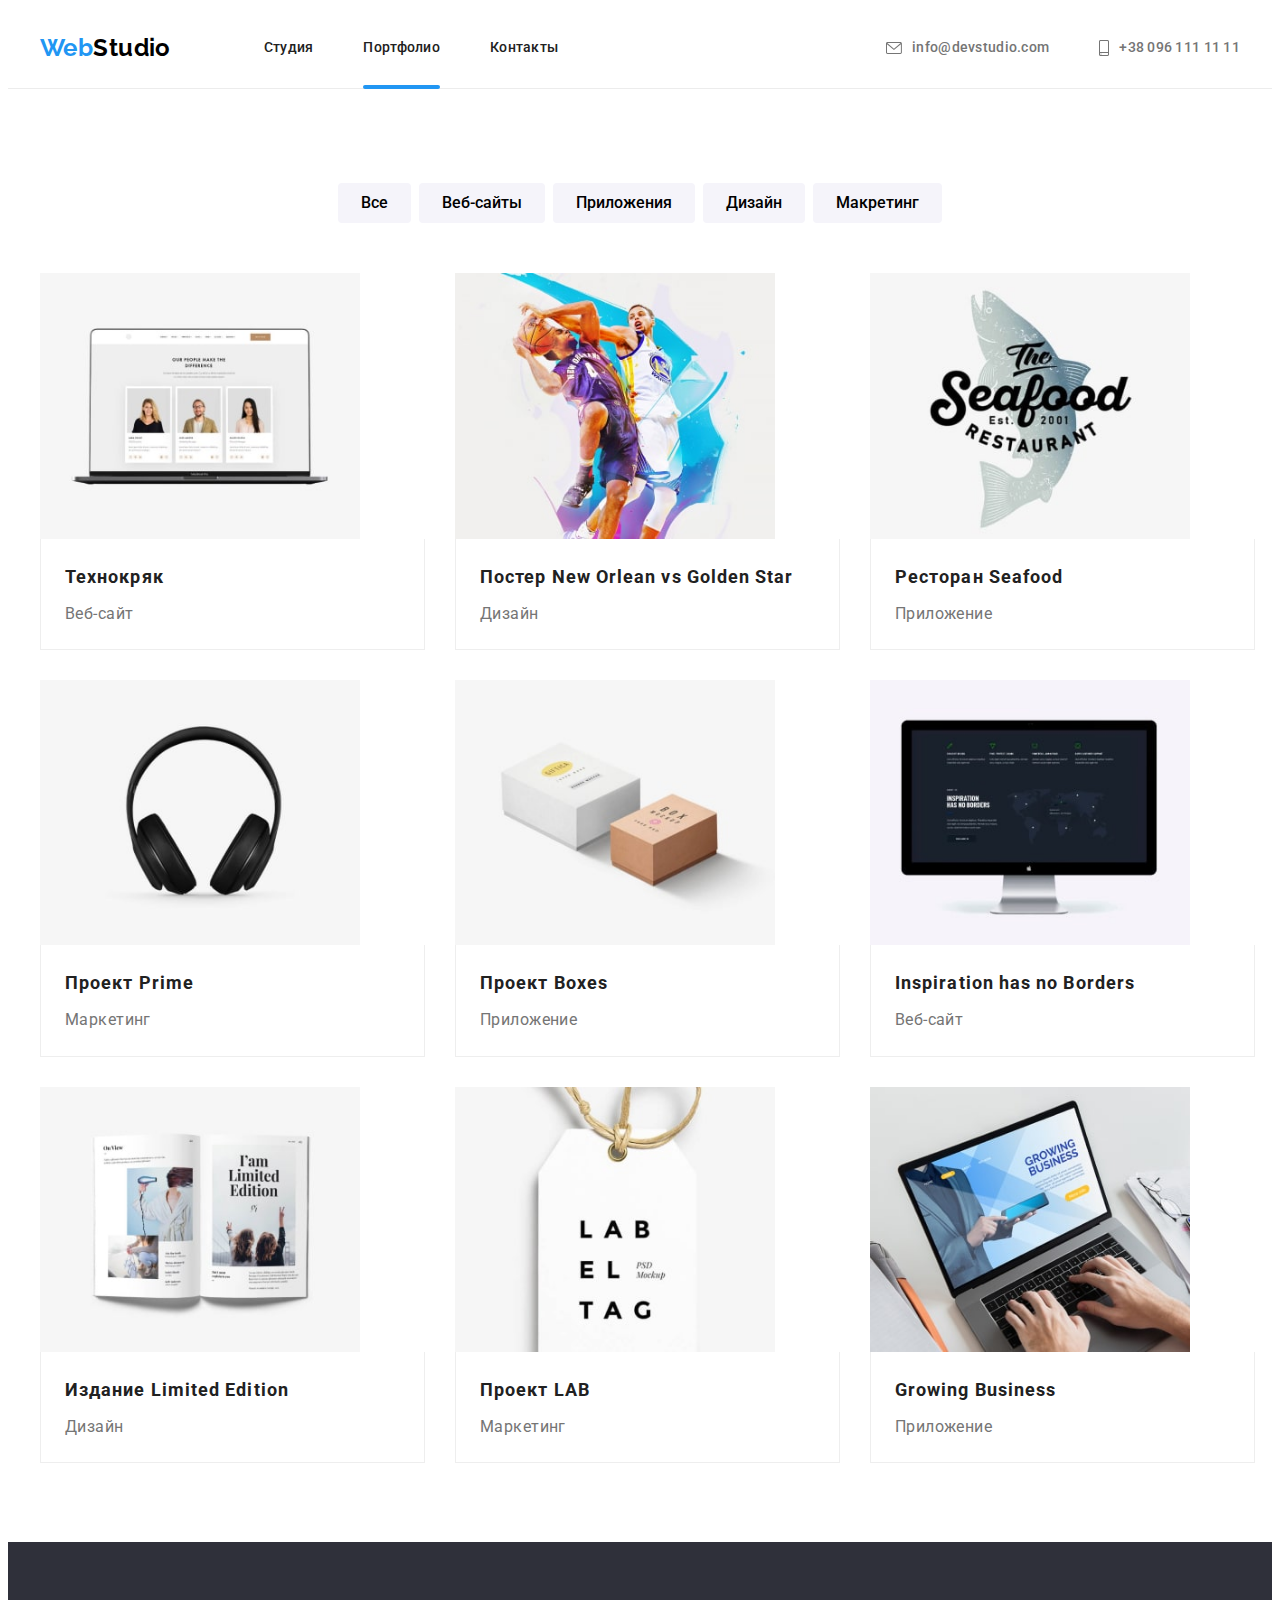
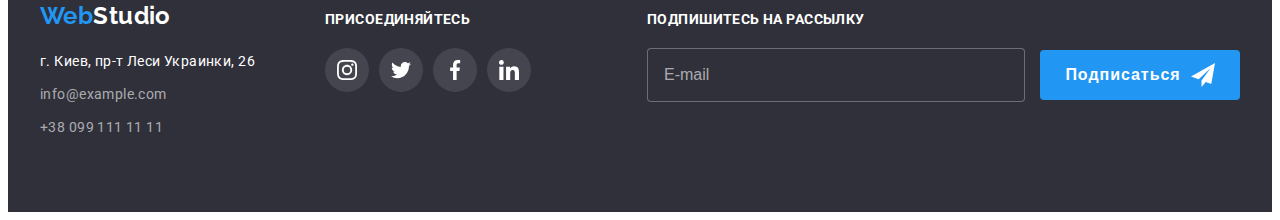
==== commit 3e9293ae: "доработка дз" ====
--- a/portfolio.html
+++ b/portfolio.html
@@ -32,10 +32,10 @@
                 <nav class="nav">
                 <ul class="nav__list list">
                     <li class="nav__item">
-                        <a class="nav__link link current" href="./index.html" >Студия</a>
+                        <a class="nav__link link" href="./index.html" >Студия</a>
                     </li>
                     <li class="nav__item">
-                        <a class="nav__link link" href="./portfolio.html" >Портфолио</a>
+                        <a class="nav__link link current" href="./portfolio.html" >Портфолио</a>
                     </li>
                     <li class="nav__item">
                         <a class="nav__link link" href="./index.html" >Контакты</a>
--- a/css/main.min.css
+++ b/css/main.min.css
@@ -1 +1 @@
-:root{--main-text-color: #757575;--second-text-color: #212121;--accent-color: #2196F3;--white-text-color: #FFFFFF;--black-text-color: #000000;--main-background-color: #FFFFFF;--second-background-color: #2F303A;--third-background-color: #2196F3;--footer-color: rgba(255, 255, 255, 0.6);--typical-mrg: 30px;--main-cubic: cubic-bezier(0.4, 0, 0.2, 1);--main-duration: 250ms}p,h1,h2,h3,h4,h5,h6{margin:0}ul,ol{margin:0;padding-left:0}body{font-family:"Roboto","Raleway",sans-serif;font-size:14px;letter-spacing:.03em;color:var(--second-text-color)}.list{list-style:none}.link{text-decoration:none}img{display:block;max-width:100%;height:auto}.section{padding-top:60px;padding-bottom:60px}@media screen and (min-width: 1200px){.section{padding-top:94px;padding-bottom:94px}}.current{color:var(--accent-color)}.current::after{content:"";position:absolute;width:100%;height:4px;background-color:var(--third-background-color);border-radius:2px;left:0;bottom:-1px}.container{width:100%;margin:0 auto;padding-left:15px;padding-right:15px}@media screen and (min-width: 480px){.container{width:480px}}@media screen and (min-width: 768px){.container{width:768px}}@media screen and (min-width: 1200px){.container{width:1200px}}button{cursor:pointer;display:block;margin:0;border-radius:4px;text-align:center}.logo{font-family:"Raleway",sans-serif;font-style:normal;font-weight:700;font-size:24px;line-height:1.16}.visually-hidden{position:absolute;width:1px;height:1px;margin:-1px;border:0;padding:0;white-space:nowrap;clip-path:inset(100%);clip:rect(0 0 0 0);overflow:hidden}.is-hidden{visibility:hidden;opacity:0;pointer-events:none}.backdrop{position:fixed;top:0;width:100%;height:100%;background-color:rgba(0,0,0,.2);transition-property:opacity,visibility;transition-duration:var(--main-duration);transition-timing-function:var(--main-cubic)}.modal{position:absolute;top:50%;left:50%;padding:40px;transform:translate(-50%, -50%) scale(1);width:528px;min-height:581px;background-color:var(--main-background-color);border-radius:4px;box-shadow:0px 1px 3px rgba(0,0,0,.12),0px 1px 1px rgba(0,0,0,.14),0px 2px 1px rgba(0,0,0,.2);transition-property:transform;transition-duration:var(--main-duration);transition-timing-function:var(--main-cubic)}.backdrop.is-hidden .modal{transform:translate(-50%, -50%) scale(0)}.modal__button{position:absolute;top:8px;right:8px;width:30px;height:30px;display:flex;align-items:center;justify-content:center;background-color:var(--main-background-color);border:1px solid rgba(0,0,0,.1);border-radius:50%;box-shadow:0px 4px 4px rgba(0,0,0,.25);transition-property:transform;transition-duration:var(--main-duration);transition-timing-function:var(--main-cubic)}.modal__button:hover,.modal__button:focus{fill:var(--accent-color)}.modal__form-text{margin-bottom:12px;font-weight:700;font-size:20px;line-height:1.15;text-align:center;letter-spacing:.03em;color:var(--second-text-color)}.modal__field{margin-bottom:10px}.modal__label{font-size:12px;line-height:1.16;letter-spacing:.01em;color:var(--main-text-color)}.input__wrap{position:relative;margin-top:4px}.modal__input{width:100%;height:40px;padding-left:42px;border:1px solid rgba(33,33,33,.2);border-radius:4px;outline:rgba(0,0,0,0);transition-property:border-color;transition-duration:var(--main-duration);transition-timing-function:var(--main-cubic)}.modal__input:hover,.modal__input:focus{border-color:var(--third-background-color)}.icon__user{position:absolute;top:50%;left:12px;transform:translateY(-50%);color:var(--second-text-color)}.modal__input:hover+.icon__user,.modal__input:focus+.icon__user{fill:var(--accent-color)}.user__comment{width:100%;height:120px;margin-top:4px;padding-top:12px;padding-left:16px;resize:none;font-size:12px;line-height:1.16;letter-spacing:.01em;border:1px solid rgba(33,33,33,.2);border-radius:4px;outline:rgba(0,0,0,0);transition-property:border-color;transition-duration:var(--main-duration);transition-timing-function:var(--main-cubic)}.user__comment:hover,.user__comment:focus{border-color:var(--third-background-color)}.user__comment::placeholder{color:rgba(117,117,117,.5)}.form__check{position:relative;margin-bottom:var(--typical-mrg)}.checkbox__label{display:flex;justify-content:center;align-items:center;margin-left:8px;font-size:14px;line-height:1.71;color:var(--main-text-color)}.checkbox__input{transition-property:border-color;transition-duration:var(--main-duration);transition-timing-function:var(--main-cubic)}.checkbox__icon{position:absolute;top:4px;left:5px;width:16px;height:15px}.checkbox__input:checked+.checkbox__icon{fill:#fff;background-color:var(--third-background-color);border:none;border-radius:3px}.icon__check{position:absolute;width:16px;height:15px;border:2px solid var(--second-text-color);border-radius:3px;fill:rgba(0,0,0,0)}.checkbox__input:hover+.checkbox__icon .icon__check,.checkbox__input:focus+.checkbox__icon .icon__check{border-color:var(--third-background-color)}.checkbox__input:checked+.checkbox__icon .icon__check{border:none}.chekbox__link{margin-left:4px;color:var(--accent-color)}.form-modal__button{width:200px;height:50px;padding:10px 55px 10px 56px;font-weight:700;font-size:16px;line-height:1.88;letter-spacing:.06em;border-radius:4px;border:1px solid rgba(0,0,0,0);display:flex;align-items:center;text-align:center;color:var(--white-text-color);background-color:var(--third-background-color);transition-property:box-shadow;transition-duration:var(--main-duration);transition-timing-function:var(--main-cubic)}.form-modal__button:hover,.form-modal__button:focus{box-shadow:0px 4px 4px rgba(0,0,0,.15)}.header{border-bottom:1px solid #ececec}@media screen and (max-width: 767px){.header{position:relative}}.header__page{display:flex;align-items:center}.header__logo{padding:16px 0;color:var(--black-text-color)}.logo__accent{color:var(--accent-color)}.nav{display:none}.nav__list{display:flex;align-items:center}.nav__item:not(:last-child){margin-right:50px}.nav__link{display:block;padding-top:32px;padding-bottom:32px;position:relative;font-weight:500;line-height:1.14;letter-spacing:.02em;color:var(--second-text-color);transition-property:background-color;transition-duration:var(--main-duration);transition-timing-function:var(--main-cubic)}.nav__link:hover,.nav__link:focus{color:var(--accent-color)}.contacts{display:none}.contacts__icon{margin-right:10px;fill:currentColor}.contacts__link{display:flex;align-items:center;font-weight:500;line-height:1.14;letter-spacing:.02em;color:var(--main-text-color);transition-property:background-color;transition-duration:var(--main-duration);transition-timing-function:var(--main-cubic)}.contacts__link:hover,.contacts__link:focus{color:var(--accent-color)}.contacts__item:not(:last-child){margin-right:50px}.hero{padding-top:118px;padding-bottom:118px;text-align:center;max-width:767px;margin:0 auto;background-color:#c4c4c4;background-image:linear-gradient(rgba(47, 48, 58, 0.4), rgba(47, 48, 58, 0.4)),url(../images/hero-mobile.jpg);background-repeat:no-repeat;background-position:center;background-size:cover}@media screen and (min-device-pixel-ratio: 2),(min-resolution: 192dpi),(min-resolution: 2dppx){.hero{background-image:linear-gradient(rgba(47, 48, 58, 0.4), rgba(47, 48, 58, 0.4)),url(../images/hero-mobile@2x.jpg)}}@media screen and (min-width: 768px){.hero{max-width:1199px;background-image:linear-gradient(rgba(47, 48, 58, 0.4), rgba(47, 48, 58, 0.4)),url(../images/hero-tablet.jpg)}}@media screen and (min-width: 768px)and (min-device-pixel-ratio: 2),screen and (min-width: 768px)and (min-resolution: 192dpi),screen and (min-width: 768px)and (min-resolution: 2dppx){.hero{background-image:linear-gradient(rgba(47, 48, 58, 0.4), rgba(47, 48, 58, 0.4)),url(../images/hero-tablet@2x.jpg)}}@media screen and (min-width: 1200px){.hero{padding-top:200px;padding-bottom:200px;max-width:1600px;background-image:linear-gradient(rgba(47, 48, 58, 0.4), rgba(47, 48, 58, 0.4)),url(../images/hero-bg.jpg)}}@media screen and (min-width: 1200px)and (min-device-pixel-ratio: 2),screen and (min-width: 1200px)and (min-resolution: 192dpi),screen and (min-width: 1200px)and (min-resolution: 2dppx){.hero{background-image:linear-gradient(rgba(47, 48, 58, 0.4), rgba(47, 48, 58, 0.4)),url(../images/hero-desktop@2x.jpg)}}.hero__title{width:360px;margin:0 auto;font-weight:900;font-size:26px;line-height:1.62;letter-spacing:.06em;text-transform:uppercase;color:var(--white-text-color);margin-bottom:var(--typical-mrg)}@media screen and (min-width: 1200px){.hero__title{width:696px;font-weight:900;font-size:44px;line-height:1.36}}.hero__button{display:inline-block;border:1px solid rgba(0,0,0,0);border-radius:4px;padding:10px 32px;min-width:136px;font-weight:700;font-size:16px;line-height:1.88;letter-spacing:.06em;text-align:center;color:var(--white-text-color);background-color:var(--third-background-color)}.benefits__list{margin-right:-30px;margin-bottom:-30px}@media screen and (min-width: 768px){.benefits__list{display:flex;flex-wrap:wrap}}@media screen and (min-width: 1200px){.benefits__list{flex-wrap:nowrap}}.benefits__item{margin-right:30px}@media screen and (min-width: 768px){.benefits__item{flex-basis:calc((100% - 60px)/2)}}@media screen and (min-width: 1200px){.benefits__item{flex-basis:calc((100% - 120px)/4)}}@media screen and (min-width: 1200px){.benefits__item:not(:last-child){margin-right:var(--typical-mrg)}}.benefits__icon{display:flex;justify-content:center;align-items:center;width:450px;height:120px;margin-bottom:var(--typical-mrg);border-radius:4px;background-color:#f5f4fa}@media screen and (min-width: 768px){.benefits__icon{width:354px}}@media screen and (min-width: 1200px){.benefits__icon{width:270px}}.benefits__top-text{font-weight:700;font-size:14px;line-height:1.14;text-align:center;text-transform:uppercase;margin-bottom:10px}@media screen and (min-width: 768px){.benefits__top-text{display:flex}}.benefits__text{font-weight:400;font-size:14px;line-height:1.71;margin-bottom:30px;color:var(--main-text-color)}.about{display:none;padding-top:0}@media screen and (min-width: 1200px){.about{display:block}}.about__title{font-weight:700;font-size:36px;line-height:1.17;text-align:center;margin-bottom:50px}.about__list{display:flex}.about__item{position:relative}.about__item:not(:last-child){margin-right:var(--typical-mrg)}.about__text{position:absolute;bottom:0;display:flex;justify-content:center;align-items:center;color:var(--white-text-color);background:rgba(47,48,58,.8);box-shadow:0px 4px 4px rgba(0,0,0,.25);width:100%;height:70px;font-weight:700;font-size:14px;line-height:1.14;text-transform:uppercase}.team{background-color:#f5f4fa}.team__title{font-weight:700;font-size:28px;line-height:1.17;text-align:center;margin-bottom:30px}.team__list{display:flex;flex-wrap:wrap;justify-content:center;flex-basis:calc((100% - 60px)/2)}@media screen and (min-width: 768px){.team__list{margin:-15px}}.team__item{background-color:var(--main-background-color);box-shadow:0px 1px 3px rgba(0,0,0,.12),0px 1px 1px rgba(0,0,0,.14),0px 2px 1px rgba(0,0,0,.2);border-radius:0px 0px 4px 4px}@media screen and (max-width: 1199px){.team__item{margin:15px}}@media screen and (min-width: 768px){.team__item{width:354px}}@media screen and (min-width: 1200px){.team__item{width:270px}}.team__employee{padding-top:30px;padding-bottom:30px}.employee__top-text{font-weight:500;font-size:16px;line-height:1.19;text-align:center;margin-bottom:10px}.employee__text{margin-bottom:var(--typical-mrg);font-size:16px;line-height:1.19;text-align:center;color:var(--main-text-color);margin-bottom:16px}.employee__soc-list{display:flex;justify-content:center}.employee__soc-item{width:44px;height:44px;margin-right:10px;background-color:var(--main-background-color);border-radius:50%;display:flex;justify-content:center;align-items:center;transition-property:background-color;transition-duration:var(--main-duration);transition-timing-function:var(--main-cubic)}.employee__soc-link{width:100%;height:100%;border-radius:50%;color:#afb1b8;display:flex;justify-content:center;align-items:center}.employee__soc-link:hover,.employee__soc-link:focus{background-color:var(--third-background-color);color:#fff}.employee__soc-icon{fill:currentColor}.clients__title{font-weight:700;font-size:28px;line-height:1.17;text-align:center;letter-spacing:.03em;color:var(--second-text-color);margin-bottom:var(--typical-mrg)}.clients__list{display:flex;justify-content:center;flex-wrap:wrap;gap:30px;flex-basis:calc((100% - 60px)/2)}@media screen and (min-width: 768px){.clients__list{flex-basis:calc((100% - 90px)/3)}}@media screen and (min-width: 1200px){.clients__list{flex-wrap:nowrap}}.clients__item{width:210px;height:92px}@media screen and (min-width: 768px){.clients__item{width:226px}}@media screen and (min-width: 1200px){.clients__item{width:192px}}.clients__link{display:flex;justify-content:center;align-items:center;border:1px solid #afb1b8;border-radius:4px;width:100%;height:100%;color:#afb1b8;transition-property:border-color,color;transition-duration:var(--main-duration);transition-timing-function:var(--main-cubic)}.clients__link:hover,.clients__link:focus{color:var(--accent-color);border-color:var(--accent-color)}.clients__icon{fill:currentColor}.footer{background-color:var(--second-background-color);padding-top:60px;padding-bottom:60px}@media screen and (max-width: 1199px){.footer__section{text-align:center}}@media screen and (min-width: 768px){.footer__section{display:flex;align-items:baseline;justify-content:center;flex-wrap:wrap}}@media screen and (max-width: 1199px){.footer__container{margin-bottom:60px}}@media screen and (min-width: 768px){.footer__container{margin-right:165px}}@media screen and (min-width: 1200px){.footer__container{margin-right:70px}}.footer__logo{display:block;margin-bottom:20px;color:var(--white-text-color)}.footer__item:not(:last-child){margin-bottom:9px}.footer__geo{line-height:1.71;font-style:normal;color:var(--white-text-color);transition-property:background-color;transition-duration:var(--main-duration);transition-timing-function:var(--main-cubic)}.footer__geo:hover,.footer__geo:focus{color:var(--accent-color)}.footer__link{line-height:1.71;font-style:normal;color:var(--footer-color);transition-property:background-color;transition-duration:var(--main-duration);transition-timing-function:var(--main-cubic)}.footer__link:hover,.footer__link:focus{color:var(--accent-color)}@media screen and (min-width: 1200px){.footer__soc{margin-right:auto}}.footer__soc-text{font-family:"Roboto",sans-serif;font-weight:700;font-size:14px;line-height:1.14;letter-spacing:.03em;text-transform:uppercase;color:var(--white-text-color);margin-bottom:20px}.footer__soc-list{display:flex;justify-content:center;align-items:center;margin-bottom:60px}.footer__soc-item{width:44px;height:44px;background-color:rgba(255,255,255,.1);border-radius:50%;display:flex;justify-content:center;align-items:center;transition-property:background-color;transition-duration:var(--main-duration);transition-timing-function:var(--main-cubic)}.footer__soc-item:not(:last-child){margin-right:10px}.footer__soc-item:hover,.footer__soc-item:focus{background-color:var(--third-background-color)}.footer__soc-link{display:flex;justify-content:center;align-items:center}.footer__soc-icon{fill:#fff}.form__subscribe-text{margin-bottom:20px;font-weight:700;font-size:14px;line-height:1.14;letter-spacing:.03em;text-transform:uppercase;color:var(--white-text-color)}@media screen and (min-width: 1200px){.form__subscribe-field{display:flex;justify-content:center;align-items:baseline}}.form__subscribe-input{width:450px;height:50px;padding-left:16px;margin-right:15px;color:var(--white-text-color);background-color:var(--second-background-color);border:1px solid rgba(255,255,255,.3);border-radius:4px;outline:none;margin-bottom:20px}.form__subscribe-input::placeholder{font-size:16px;color:rgba(255,255,255,.6)}@media screen and (min-width: 1200px){.form__subscribe-input{width:358px}}.subscribe__button{display:flex;justify-content:center;align-items:center;margin:0 auto;width:200px;height:50px;font-weight:700;font-size:16px;line-height:1.88;letter-spacing:.06em;color:var(--white-text-color);background-color:var(--third-background-color);border-radius:4px;border:none;transition-property:box-shadow;transition-duration:var(--main-duration);transition-timing-function:var(--main-cubic)}.subscribe__button:hover,.subscribe__button:focus{box-shadow:0px 4px 4px rgba(0,0,0,.15)}.subscribe__button-icon{margin-left:10px}.filter__list{display:flex;flex-wrap:wrap;margin-bottom:40px}@media screen and (max-width: 1199px){.filter__list{row-gap:15px}}@media screen and (min-width: 768px){.filter__list{justify-content:center}}@media screen and (min-width: 1200px){.filter__list{margin-bottom:50px}}.filter__item:not(:last-child){margin-right:8px}.filter__button{padding:6px 22px;font-family:"Roboto",sans-serif;font-style:normal;font-weight:500;font-size:16px;line-height:1.62;text-align:center;background-color:#f5f4fa;border:1px solid rgba(0,0,0,0);transition-property:background-color;transition-duration:var(--main-duration);transition-timing-function:var(--main-cubic)}.filter__button:hover,.filter__button:focus{color:var(--white-text-color);background-color:var(--accent-color);box-shadow:0px 3px 1px rgba(0,0,0,.1),0px 1px 2px rgba(0,0,0,.08),0px 2px 2px rgba(0,0,0,.12);border-radius:4px}@media screen and (min-width: 768px){.examples__list{margin:-15px;display:flex;flex-wrap:wrap;flex-basis:calc((100% - 60px)/2)}}@media screen and (min-width: 1200px){.examples__list{display:flex;flex-wrap:wrap;margin-right:calc(-1*var(--typical-mrg));margin-bottom:calc(-1*var(--typical-mrg))}}.examples__item{margin-bottom:var(--typical-mrg)}@media screen and (min-width: 768px){.examples__item{width:354px;margin:15px}}@media screen and (min-width: 1200px){.examples__item{width:370px;flex-basis:calc(33.3333333333% - var(--typical-mrg))}}.examples__link{display:block;transition-property:background-color;transition-duration:var(--main-duration);transition-timing-function:var(--main-cubic)}.examples__link:hover,.examples__link:focus{box-shadow:0px 1px 1px rgba(0,0,0,.12),0px 4px 4px rgba(0,0,0,.06),1px 4px 6px rgba(0,0,0,.16)}.examples__thumb{position:relative;overflow:hidden}.examples__thumb-text{position:absolute;top:0;left:0;width:100%;height:100%;padding:63px 24px;transform:translateY(100%);font-family:"Roboto",sans-serif;font-style:normal;font-weight:400;font-size:18px;line-height:1.56;letter-spacing:.03em;color:var(--white-text-color);background:rgba(33,150,243,.9);transition-property:transform;transition-duration:var(--main-duration);transition-timing-function:var(--main-cubic)}.examples__link:hover .examples__thumb-text,.examples__link:focus .examples__thumb-text{transform:translateY(0);box-shadow:0px 1px 1px rgba(0,0,0,.12),0px 4px 4px rgba(0,0,0,.06),1px 4px 6px rgba(0,0,0,.16)}.examples__content{padding:20px 24px;border-left:1px solid #eee;border-right:1px solid #eee;border-bottom:1px solid #eee}.examples__title{font-weight:700;font-size:18px;line-height:2;letter-spacing:.06em;margin-bottom:4px;color:var(--second-text-color)}.examples__subtitle{font-size:16px;line-height:1.88;color:var(--main-text-color)}.menu__button-open,.menu__button-close{margin-left:auto;border:none;background-color:rgba(0,0,0,0)}.menu__button-open:hover,.menu__button-open:focus,.menu__button-close:hover,.menu__button-close:focus{fill:var(--accent-color)}.mob__menu{position:fixed;top:0;left:0;background-color:#fff;width:100%;height:100vh;padding:48px 40px;display:flex;flex-direction:column;z-index:1}.mob__menu-list{margin-bottom:auto;display:flex;align-content:center;flex-direction:column}.mob__menu-list .current{color:var(--accent-color)}.mob__menu-item:not(:last-child){margin-bottom:32px}.mob__menu-link{font-weight:500;font-size:40px;line-height:1.17;text-align:center;letter-spacing:.02em;color:var(--black-text-color)}.mob__menu-link:hover,.mob__menu-link:focus{color:var(--accent-color)}.mob__cont-list{margin-bottom:64px;display:flex;flex-direction:column-reverse}.mob__cont-item:not(:last-child){margin-top:32px}.mob__mail-link{font-weight:500;font-size:34px;line-height:1.17;letter-spacing:.02em;color:var(--main-text-color)}.mob__tel-link{font-weight:500;font-size:34px;line-height:1.17;letter-spacing:.02em;color:var(--accent-color)}.mob__soc-list{display:flex;gap:10px}.mob__soc-item:not(:last-child){margin-right:10px;padding-right:10px;border-right:1px solid rgba(33,33,33,.2)}.mob__soc-link{font-weight:500;font-size:18px;line-height:1.22;letter-spacing:.02em;color:var(--accent-color)}/*# sourceMappingURL=main.min.css.map */+:root{--main-text-color: #757575;--second-text-color: #212121;--accent-color: #2196F3;--white-text-color: #FFFFFF;--black-text-color: #000000;--main-background-color: #FFFFFF;--second-background-color: #2F303A;--third-background-color: #2196F3;--footer-color: rgba(255, 255, 255, 0.6);--typical-mrg: 30px;--main-cubic: cubic-bezier(0.4, 0, 0.2, 1);--main-duration: 250ms}p,h1,h2,h3,h4,h5,h6{margin:0}ul,ol{margin:0;padding-left:0}body{font-family:"Roboto","Raleway",sans-serif;font-size:14px;letter-spacing:.03em;color:var(--second-text-color)}.list{list-style:none}.link{text-decoration:none}img{display:block;max-width:100%;height:auto}.section{padding-top:60px;padding-bottom:60px}@media screen and (min-width: 1200px){.section{padding-top:94px;padding-bottom:94px}}.current{color:var(--accent-color)}@media screen and (min-width: 768px){.current::after{content:"";position:absolute;width:100%;height:4px;background-color:var(--third-background-color);border-radius:2px;left:0;bottom:-1px}}.container{width:100%;margin:0 auto;padding-left:15px;padding-right:15px}@media screen and (min-width: 480px){.container{width:480px}}@media screen and (min-width: 768px){.container{width:768px}}@media screen and (min-width: 1200px){.container{width:1200px}}button{cursor:pointer;display:block;margin:0;border-radius:4px;text-align:center}.logo{font-family:"Raleway",sans-serif;font-style:normal;font-weight:700;font-size:24px;line-height:1.16}.visually-hidden{position:absolute;width:1px;height:1px;margin:-1px;border:0;padding:0;white-space:nowrap;clip-path:inset(100%);clip:rect(0 0 0 0);overflow:hidden}.is-hidden{visibility:hidden;opacity:0;pointer-events:none}.backdrop{position:fixed;top:0;width:100%;height:100%;background-color:rgba(0,0,0,.2);transition-property:opacity,visibility;transition-duration:var(--main-duration);transition-timing-function:var(--main-cubic)}.modal{position:absolute;top:50%;left:50%;padding:40px;transform:translate(-50%, -50%) scale(1);width:100%;background-color:var(--main-background-color);border-radius:4px;box-shadow:0px 1px 3px rgba(0,0,0,.12),0px 1px 1px rgba(0,0,0,.14),0px 2px 1px rgba(0,0,0,.2);transition-property:transform;transition-duration:var(--main-duration);transition-timing-function:var(--main-cubic)}@media screen and (min-width: 480px){.modal{width:450px;min-height:609px}}@media screen and (min-width: 1200px){.modal{width:528px;min-height:581px}}.backdrop.is-hidden .modal{transform:translate(-50%, -50%) scale(0)}.modal__button{position:absolute;top:8px;right:8px;width:30px;height:30px;display:flex;align-items:center;justify-content:center;background-color:var(--main-background-color);border:1px solid rgba(0,0,0,.1);border-radius:50%;box-shadow:0px 4px 4px rgba(0,0,0,.25);transition-property:transform;transition-duration:var(--main-duration);transition-timing-function:var(--main-cubic)}.modal__button:hover,.modal__button:focus{fill:var(--accent-color)}.modal__form-text{margin-bottom:12px;font-weight:700;font-size:20px;line-height:1.5;text-align:center;letter-spacing:.03em;color:var(--second-text-color)}@media screen and (min-width: 1200px){.modal__form-text{font-weight:700;font-size:20px;line-height:1.15}}.modal__field{margin-bottom:10px}.modal__label{font-size:12px;line-height:1.16;letter-spacing:.01em;color:var(--main-text-color)}.input__wrap{position:relative;margin-top:4px}.modal__input{width:100%;height:40px;padding-left:42px;border:1px solid rgba(33,33,33,.2);border-radius:4px;outline:rgba(0,0,0,0);transition-property:border-color;transition-duration:var(--main-duration);transition-timing-function:var(--main-cubic)}.modal__input:hover,.modal__input:focus{border-color:var(--third-background-color)}.icon__user{position:absolute;top:50%;left:12px;transform:translateY(-50%);color:var(--second-text-color)}.modal__input:hover+.icon__user,.modal__input:focus+.icon__user{fill:var(--accent-color)}.user__comment{width:100%;height:120px;margin-top:4px;padding-top:12px;padding-left:16px;resize:none;font-size:12px;line-height:1.16;letter-spacing:.01em;border:1px solid rgba(33,33,33,.2);border-radius:4px;outline:rgba(0,0,0,0);transition-property:border-color;transition-duration:var(--main-duration);transition-timing-function:var(--main-cubic)}.user__comment:hover,.user__comment:focus{border-color:var(--third-background-color)}.user__comment::placeholder{color:rgba(117,117,117,.5)}.form__check{position:relative;margin-bottom:var(--typical-mrg)}.checkbox__label{display:flex;justify-content:center;align-items:center;margin-left:20px;font-size:12px;line-height:1.16;color:var(--main-text-color)}@media screen and (min-width: 1200px){.checkbox__label{font-size:14px;line-height:1.71;margin-left:8px}}.checkbox__input{transition-property:border-color;transition-duration:var(--main-duration);transition-timing-function:var(--main-cubic)}.checkbox__icon{position:absolute;top:0;left:0;width:16px;height:15px}.checkbox__input:checked+.checkbox__icon{fill:#fff;background-color:var(--third-background-color);border:none;border-radius:3px}@media screen and (min-width: 1200px){.checkbox__icon{top:4px;left:5px}}.icon__check{position:absolute;width:16px;height:15px;border:2px solid var(--second-text-color);border-radius:3px;fill:rgba(0,0,0,0)}.checkbox__input:hover+.checkbox__icon .icon__check,.checkbox__input:focus+.checkbox__icon .icon__check{border-color:var(--third-background-color)}.checkbox__input:checked+.checkbox__icon .icon__check{border:none}.chekbox__link{margin-left:4px;color:var(--accent-color)}.form-modal__button{width:200px;height:50px;padding:10px 55px 10px 56px;margin:0 auto;font-weight:700;font-size:16px;line-height:1.88;letter-spacing:.06em;border-radius:4px;border:1px solid rgba(0,0,0,0);display:flex;align-items:center;text-align:center;color:var(--white-text-color);background-color:var(--third-background-color);transition-property:box-shadow;transition-duration:var(--main-duration);transition-timing-function:var(--main-cubic)}.form-modal__button:hover,.form-modal__button:focus{box-shadow:0px 4px 4px rgba(0,0,0,.15)}.header{border-bottom:1px solid #ececec}@media screen and (max-width: 767px){.header{position:relative}}.header__page{display:flex;align-items:center}.header__logo{padding:16px 0;color:var(--black-text-color)}@media screen and (min-width: 768px){.header__logo{padding-top:24px;padding-bottom:25px;margin-right:88px}}@media screen and (min-width: 1200px){.header__logo{margin-right:93px}}.logo__accent{color:var(--accent-color)}.nav{display:none}@media screen and (min-width: 768px){.nav{display:flex}}.nav__list{display:flex;align-items:center}.nav__item:not(:last-child){margin-right:50px}.nav__link{display:block;padding-top:32px;padding-bottom:32px;position:relative;font-weight:500;line-height:1.14;letter-spacing:.02em;color:var(--second-text-color);transition-property:background-color;transition-duration:var(--main-duration);transition-timing-function:var(--main-cubic)}.nav__link:hover,.nav__link:focus{color:var(--accent-color)}.contacts{display:none}@media screen and (min-width: 768px){.contacts{margin-left:auto;display:flex;flex-direction:column}}@media screen and (min-width: 1200px){.contacts{flex-direction:row;justify-content:center;align-items:center;margin-left:auto}}.contacts__icon{margin-right:8px;fill:currentColor}@media screen and (max-width: 1199px){.contacts__icon{width:10px;height:14px}}@media screen and (min-width: 1200px){.contacts__icon{margin-right:10px}}.contacts__link{display:flex;align-items:center;font-weight:500;line-height:1.14;letter-spacing:.02em;color:var(--main-text-color);transition-property:background-color;transition-duration:var(--main-duration);transition-timing-function:var(--main-cubic)}.contacts__link:hover,.contacts__link:focus{color:var(--accent-color)}@media screen and (max-width: 1199px){.contacts__link{font-weight:500;font-size:12px;line-height:1.16;font-weight:500}}@media screen and (max-width: 1199px){.contacts__item:not(:last-child){margin-bottom:10px}}@media screen and (min-width: 1200px){.contacts__item:not(:last-child){margin-right:50px}}.hero{padding-top:118px;padding-bottom:118px;text-align:center;max-width:767px;margin:0 auto;background-color:#c4c4c4;background-image:linear-gradient(rgba(47, 48, 58, 0.4), rgba(47, 48, 58, 0.4)),url(../images/hero-mobile.jpg);background-repeat:no-repeat;background-position:center;background-size:cover}@media screen and (min-device-pixel-ratio: 2),(min-resolution: 192dpi),(min-resolution: 2dppx){.hero{background-image:linear-gradient(rgba(47, 48, 58, 0.4), rgba(47, 48, 58, 0.4)),url(../images/hero-mobile@2x.jpg)}}@media screen and (min-width: 768px){.hero{max-width:1199px;background-image:linear-gradient(rgba(47, 48, 58, 0.4), rgba(47, 48, 58, 0.4)),url(../images/hero-tablet.jpg)}}@media screen and (min-width: 768px)and (min-device-pixel-ratio: 2),screen and (min-width: 768px)and (min-resolution: 192dpi),screen and (min-width: 768px)and (min-resolution: 2dppx){.hero{background-image:linear-gradient(rgba(47, 48, 58, 0.4), rgba(47, 48, 58, 0.4)),url(../images/hero-tablet@2x.jpg)}}@media screen and (min-width: 1200px){.hero{padding-top:200px;padding-bottom:200px;max-width:1600px;background-image:linear-gradient(rgba(47, 48, 58, 0.4), rgba(47, 48, 58, 0.4)),url(../images/hero-bg.jpg)}}@media screen and (min-width: 1200px)and (min-device-pixel-ratio: 2),screen and (min-width: 1200px)and (min-resolution: 192dpi),screen and (min-width: 1200px)and (min-resolution: 2dppx){.hero{background-image:linear-gradient(rgba(47, 48, 58, 0.4), rgba(47, 48, 58, 0.4)),url(../images/hero-desktop@2x.jpg)}}.hero__title{width:360px;margin:0 auto;font-weight:900;font-size:26px;line-height:1.62;letter-spacing:.06em;text-transform:uppercase;color:var(--white-text-color);margin-bottom:var(--typical-mrg)}@media screen and (min-width: 1200px){.hero__title{width:696px;font-weight:900;font-size:44px;line-height:1.36}}.hero__button{display:inline-block;border:1px solid rgba(0,0,0,0);border-radius:4px;padding:10px 32px;min-width:136px;font-weight:700;font-size:16px;line-height:1.88;letter-spacing:.06em;text-align:center;color:var(--white-text-color);background-color:var(--third-background-color)}.benefits__list{margin-right:-30px;margin-bottom:-30px}@media screen and (min-width: 768px){.benefits__list{display:flex;flex-wrap:wrap}}@media screen and (min-width: 1200px){.benefits__list{flex-wrap:nowrap}}.benefits__item{margin-right:30px}@media screen and (min-width: 768px){.benefits__item{flex-basis:calc((100% - 60px)/2)}}@media screen and (min-width: 1200px){.benefits__item{flex-basis:calc((100% - 120px)/4)}}@media screen and (min-width: 1200px){.benefits__item:not(:last-child){margin-right:var(--typical-mrg)}}.benefits__icon{display:flex;justify-content:center;align-items:center;width:450px;height:120px;margin-bottom:var(--typical-mrg);border-radius:4px;background-color:#f5f4fa}@media screen and (min-width: 768px){.benefits__icon{width:354px}}@media screen and (min-width: 1200px){.benefits__icon{width:270px}}.benefits__top-text{font-weight:700;font-size:14px;line-height:1.14;text-align:center;text-transform:uppercase;margin-bottom:10px}@media screen and (min-width: 768px){.benefits__top-text{display:flex}}.benefits__text{font-weight:400;font-size:14px;line-height:1.71;margin-bottom:30px;color:var(--main-text-color)}.about{display:none;padding-top:0}@media screen and (min-width: 1200px){.about{display:block}}.about__title{font-weight:700;font-size:36px;line-height:1.17;text-align:center;margin-bottom:50px}.about__list{display:flex}.about__item{position:relative}.about__item:not(:last-child){margin-right:var(--typical-mrg)}.about__text{position:absolute;bottom:0;display:flex;justify-content:center;align-items:center;color:var(--white-text-color);background:rgba(47,48,58,.8);box-shadow:0px 4px 4px rgba(0,0,0,.25);width:100%;height:70px;font-weight:700;font-size:14px;line-height:1.14;text-transform:uppercase}.team{background-color:#f5f4fa}.team__title{font-weight:700;font-size:28px;line-height:1.17;text-align:center;margin-bottom:30px}.team__list{display:flex;flex-wrap:wrap;justify-content:center;flex-basis:calc((100% - 60px)/2)}@media screen and (min-width: 768px){.team__list{margin:-15px}}.team__item{background-color:var(--main-background-color);box-shadow:0px 1px 3px rgba(0,0,0,.12),0px 1px 1px rgba(0,0,0,.14),0px 2px 1px rgba(0,0,0,.2);border-radius:0px 0px 4px 4px}@media screen and (max-width: 1199px){.team__item{margin:15px}}@media screen and (min-width: 768px){.team__item{width:354px}}@media screen and (min-width: 1200px){.team__item{width:270px}.team__item:not(:last-child){margin-right:var(--typical-mrg)}}.team__employee{padding-top:30px;padding-bottom:30px}.employee__top-text{font-weight:500;font-size:16px;line-height:1.19;text-align:center;margin-bottom:10px}.employee__text{margin-bottom:var(--typical-mrg);font-size:16px;line-height:1.19;text-align:center;color:var(--main-text-color);margin-bottom:16px}.employee__soc-list{display:flex;justify-content:center}.employee__soc-item{width:44px;height:44px;margin-right:10px;background-color:var(--main-background-color);border-radius:50%;display:flex;justify-content:center;align-items:center;transition-property:background-color;transition-duration:var(--main-duration);transition-timing-function:var(--main-cubic)}.employee__soc-link{width:100%;height:100%;border-radius:50%;color:#afb1b8;display:flex;justify-content:center;align-items:center}.employee__soc-link:hover,.employee__soc-link:focus{background-color:var(--third-background-color);color:#fff}.employee__soc-icon{fill:currentColor}.clients__title{font-weight:700;font-size:28px;line-height:1.17;text-align:center;letter-spacing:.03em;color:var(--second-text-color);margin-bottom:var(--typical-mrg)}.clients__list{display:flex;justify-content:center;flex-wrap:wrap;gap:30px;flex-basis:calc((100% - 60px)/2)}@media screen and (min-width: 768px){.clients__list{flex-basis:calc((100% - 90px)/3)}}@media screen and (min-width: 1200px){.clients__list{flex-wrap:nowrap}}.clients__item{width:210px;height:92px}@media screen and (min-width: 768px){.clients__item{width:226px}}@media screen and (min-width: 1200px){.clients__item{width:192px}}.clients__link{display:flex;justify-content:center;align-items:center;border:1px solid #afb1b8;border-radius:4px;width:100%;height:100%;color:#afb1b8;transition-property:border-color,color;transition-duration:var(--main-duration);transition-timing-function:var(--main-cubic)}.clients__link:hover,.clients__link:focus{color:var(--accent-color);border-color:var(--accent-color)}.clients__icon{fill:currentColor}.footer{background-color:var(--second-background-color);padding-top:60px;padding-bottom:60px}@media screen and (max-width: 1199px){.footer__section{text-align:center}}@media screen and (min-width: 768px){.footer__section{display:flex;align-items:baseline;justify-content:center;flex-wrap:wrap}}@media screen and (max-width: 1199px){.footer__container{margin-bottom:60px}}@media screen and (min-width: 768px){.footer__container{margin-right:165px}}@media screen and (min-width: 1200px){.footer__container{margin-right:70px}}.footer__logo{display:block;margin-bottom:20px;color:var(--white-text-color)}.footer__item:not(:last-child){margin-bottom:9px}.footer__geo{line-height:1.71;font-style:normal;color:var(--white-text-color);transition-property:background-color;transition-duration:var(--main-duration);transition-timing-function:var(--main-cubic)}.footer__geo:hover,.footer__geo:focus{color:var(--accent-color)}.footer__link{line-height:1.71;font-style:normal;color:var(--footer-color);transition-property:background-color;transition-duration:var(--main-duration);transition-timing-function:var(--main-cubic)}.footer__link:hover,.footer__link:focus{color:var(--accent-color)}@media screen and (min-width: 1200px){.footer__soc{margin-right:auto}}.footer__soc-text{font-family:"Roboto",sans-serif;font-weight:700;font-size:14px;line-height:1.14;letter-spacing:.03em;text-transform:uppercase;color:var(--white-text-color);margin-bottom:20px}.footer__soc-list{display:flex;justify-content:center;align-items:center;margin-bottom:60px}.footer__soc-item{width:44px;height:44px;background-color:rgba(255,255,255,.1);border-radius:50%;display:flex;justify-content:center;align-items:center;transition-property:background-color;transition-duration:var(--main-duration);transition-timing-function:var(--main-cubic)}.footer__soc-item:not(:last-child){margin-right:10px}.footer__soc-item:hover,.footer__soc-item:focus{background-color:var(--third-background-color)}.footer__soc-link{display:flex;justify-content:center;align-items:center}.footer__soc-icon{fill:#fff}.form__subscribe-text{margin-bottom:20px;font-weight:700;font-size:14px;line-height:1.14;letter-spacing:.03em;text-transform:uppercase;color:var(--white-text-color)}@media screen and (min-width: 1200px){.form__subscribe-field{display:flex;justify-content:center;align-items:baseline}}.form__subscribe-input{width:450px;height:50px;padding-left:16px;margin-right:15px;color:var(--white-text-color);background-color:var(--second-background-color);border:1px solid rgba(255,255,255,.3);border-radius:4px;outline:none;margin-bottom:20px}.form__subscribe-input::placeholder{font-size:16px;color:rgba(255,255,255,.6)}@media screen and (min-width: 1200px){.form__subscribe-input{width:358px}}.subscribe__button{display:flex;justify-content:center;align-items:center;margin:0 auto;width:200px;height:50px;font-weight:700;font-size:16px;line-height:1.88;letter-spacing:.06em;color:var(--white-text-color);background-color:var(--third-background-color);border-radius:4px;border:none;transition-property:box-shadow;transition-duration:var(--main-duration);transition-timing-function:var(--main-cubic)}.subscribe__button:hover,.subscribe__button:focus{box-shadow:0px 4px 4px rgba(0,0,0,.15)}.subscribe__button-icon{margin-left:10px}.filter__list{display:flex;flex-wrap:wrap;margin-bottom:40px}@media screen and (max-width: 1199px){.filter__list{row-gap:15px}}@media screen and (min-width: 768px){.filter__list{justify-content:center}}@media screen and (min-width: 1200px){.filter__list{margin-bottom:50px}}.filter__item:not(:last-child){margin-right:8px}.filter__button{padding:6px 22px;font-family:"Roboto",sans-serif;font-style:normal;font-weight:500;font-size:16px;line-height:1.62;text-align:center;background-color:#f5f4fa;border:1px solid rgba(0,0,0,0);transition-property:background-color;transition-duration:var(--main-duration);transition-timing-function:var(--main-cubic)}.filter__button:hover,.filter__button:focus{color:var(--white-text-color);background-color:var(--accent-color);box-shadow:0px 3px 1px rgba(0,0,0,.1),0px 1px 2px rgba(0,0,0,.08),0px 2px 2px rgba(0,0,0,.12);border-radius:4px}@media screen and (min-width: 768px){.examples__list{margin:-15px;display:flex;flex-wrap:wrap;flex-basis:calc((100% - 60px)/2)}}@media screen and (min-width: 1200px){.examples__list{display:flex;flex-wrap:wrap;margin-right:calc(-1*var(--typical-mrg));margin-bottom:calc(-1*var(--typical-mrg))}}.examples__item{margin-bottom:var(--typical-mrg)}@media screen and (min-width: 768px){.examples__item{width:354px;margin:15px}}@media screen and (min-width: 1200px){.examples__item{width:370px;flex-basis:calc(33.3333333333% - var(--typical-mrg))}}.examples__link{display:block;transition-property:background-color;transition-duration:var(--main-duration);transition-timing-function:var(--main-cubic)}.examples__link:hover,.examples__link:focus{box-shadow:0px 1px 1px rgba(0,0,0,.12),0px 4px 4px rgba(0,0,0,.06),1px 4px 6px rgba(0,0,0,.16)}.examples__thumb{position:relative;overflow:hidden}.examples__thumb-text{position:absolute;top:0;left:0;width:100%;height:100%;padding:63px 24px;transform:translateY(100%);font-family:"Roboto",sans-serif;font-style:normal;font-weight:400;font-size:18px;line-height:1.56;letter-spacing:.03em;color:var(--white-text-color);background:rgba(33,150,243,.9);transition-property:transform;transition-duration:var(--main-duration);transition-timing-function:var(--main-cubic)}.examples__link:hover .examples__thumb-text,.examples__link:focus .examples__thumb-text{transform:translateY(0);box-shadow:0px 1px 1px rgba(0,0,0,.12),0px 4px 4px rgba(0,0,0,.06),1px 4px 6px rgba(0,0,0,.16)}.examples__content{padding:20px 24px;border-left:1px solid #eee;border-right:1px solid #eee;border-bottom:1px solid #eee}.examples__title{font-weight:700;font-size:18px;line-height:2;letter-spacing:.06em;margin-bottom:4px;color:var(--second-text-color)}.examples__subtitle{font-size:16px;line-height:1.88;color:var(--main-text-color)}.menu__button-open,.menu__button-close{margin-left:auto;border:none;background-color:rgba(0,0,0,0)}@media screen and (min-width: 768px){.menu__button-open,.menu__button-close{display:none}}.menu__button-open:hover,.menu__button-open:focus,.menu__button-close:hover,.menu__button-close:focus{fill:var(--accent-color)}.mob__menu{position:fixed;top:0;left:0;background-color:#fff;width:100vw;height:100vh;padding:48px 40px;display:flex;flex-direction:column;z-index:1}@media screen and (min-width: 768px){.mob__menu{display:none}}.mob__menu-list{margin-bottom:auto;display:flex;align-content:center;flex-direction:column}.mob__menu-list .current{color:var(--accent-color)}.mob__menu-item:not(:last-child){margin-bottom:32px}.mob__menu-link{font-weight:500;font-size:40px;line-height:1.17;text-align:center;letter-spacing:.02em;color:var(--black-text-color)}.mob__menu-link:hover,.mob__menu-link:focus{color:var(--accent-color)}.mob__cont-list{margin-bottom:64px;display:flex;flex-direction:column-reverse}.mob__cont-item:not(:last-child){margin-top:32px}.mob__mail-link{font-weight:500;font-size:34px;line-height:1.17;letter-spacing:.02em;color:var(--main-text-color)}.mob__tel-link{font-weight:500;font-size:34px;line-height:1.17;letter-spacing:.02em;color:var(--accent-color)}.mob__soc-list{display:flex;gap:10px}.mob__soc-item:not(:last-child){margin-right:10px;padding-right:10px;border-right:1px solid rgba(33,33,33,.2)}.mob__soc-link{font-weight:500;font-size:18px;line-height:1.22;letter-spacing:.02em;color:var(--accent-color)}/*# sourceMappingURL=main.min.css.map */